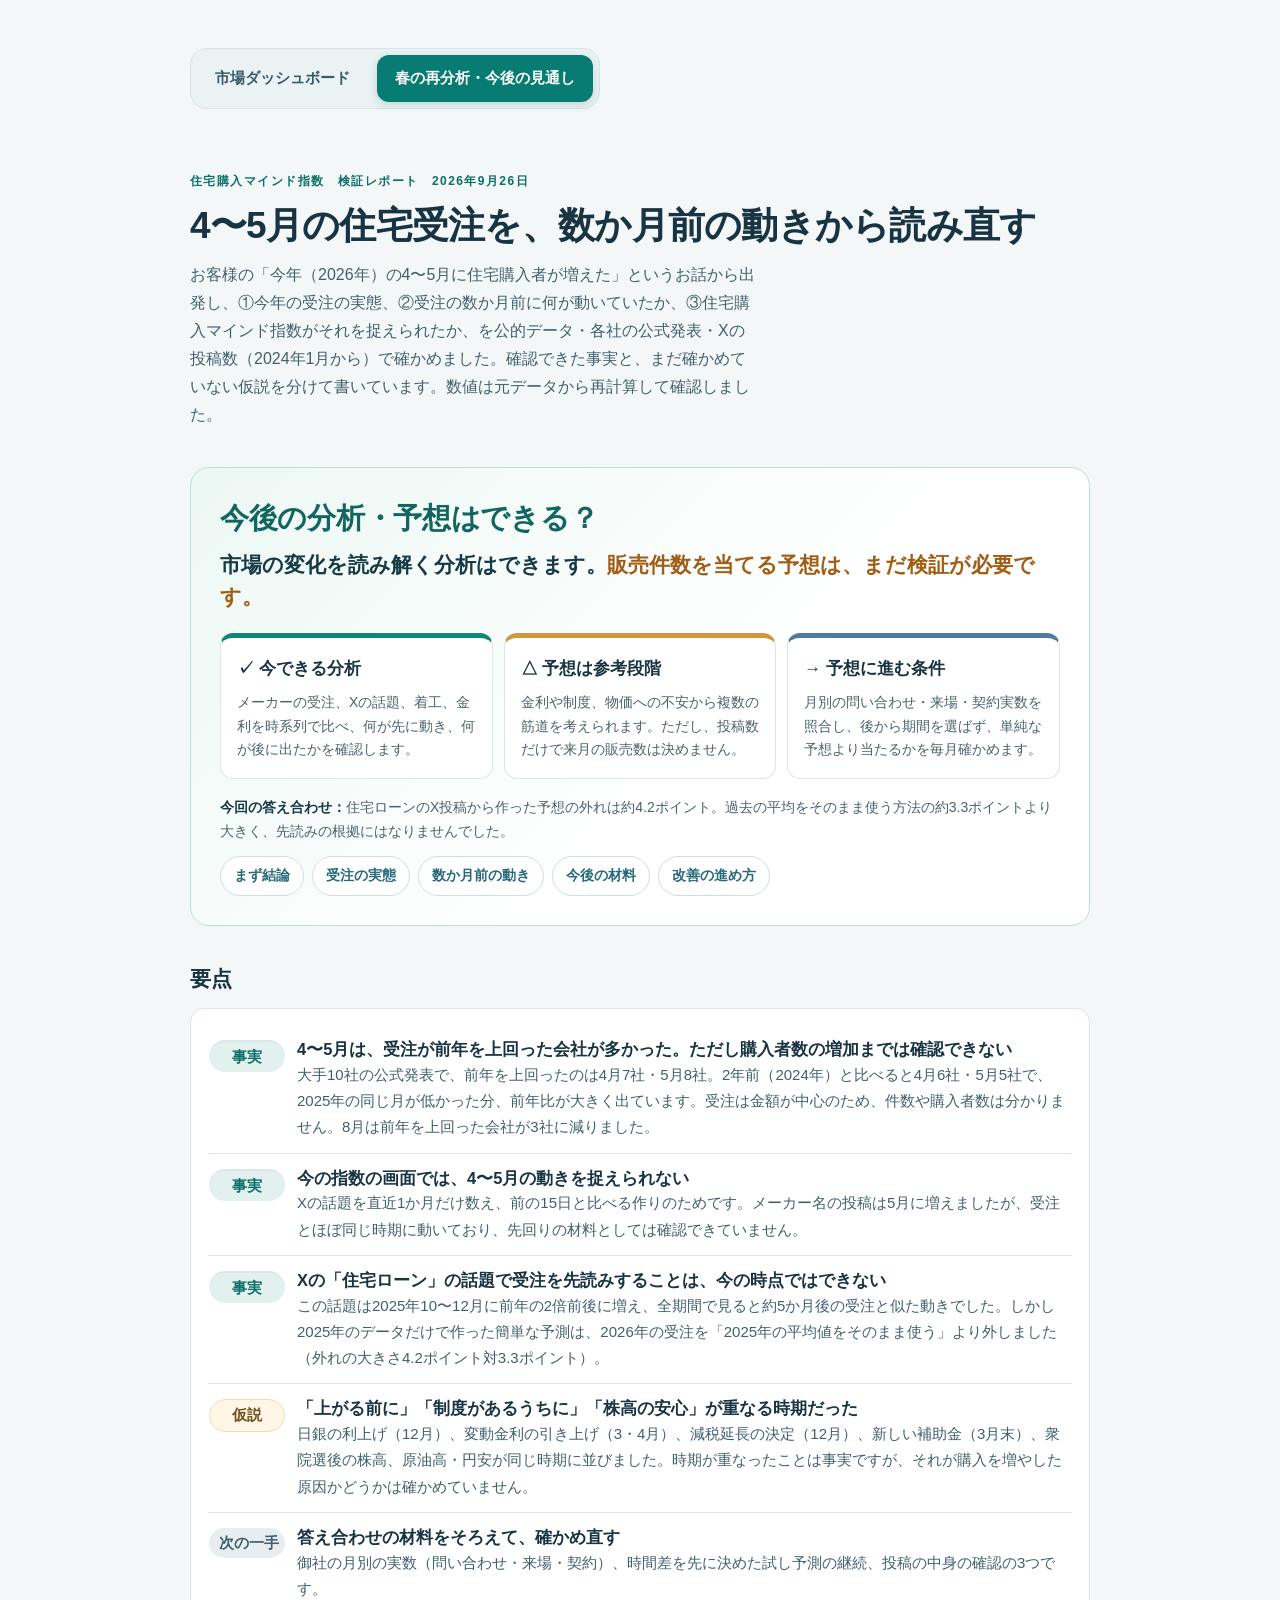
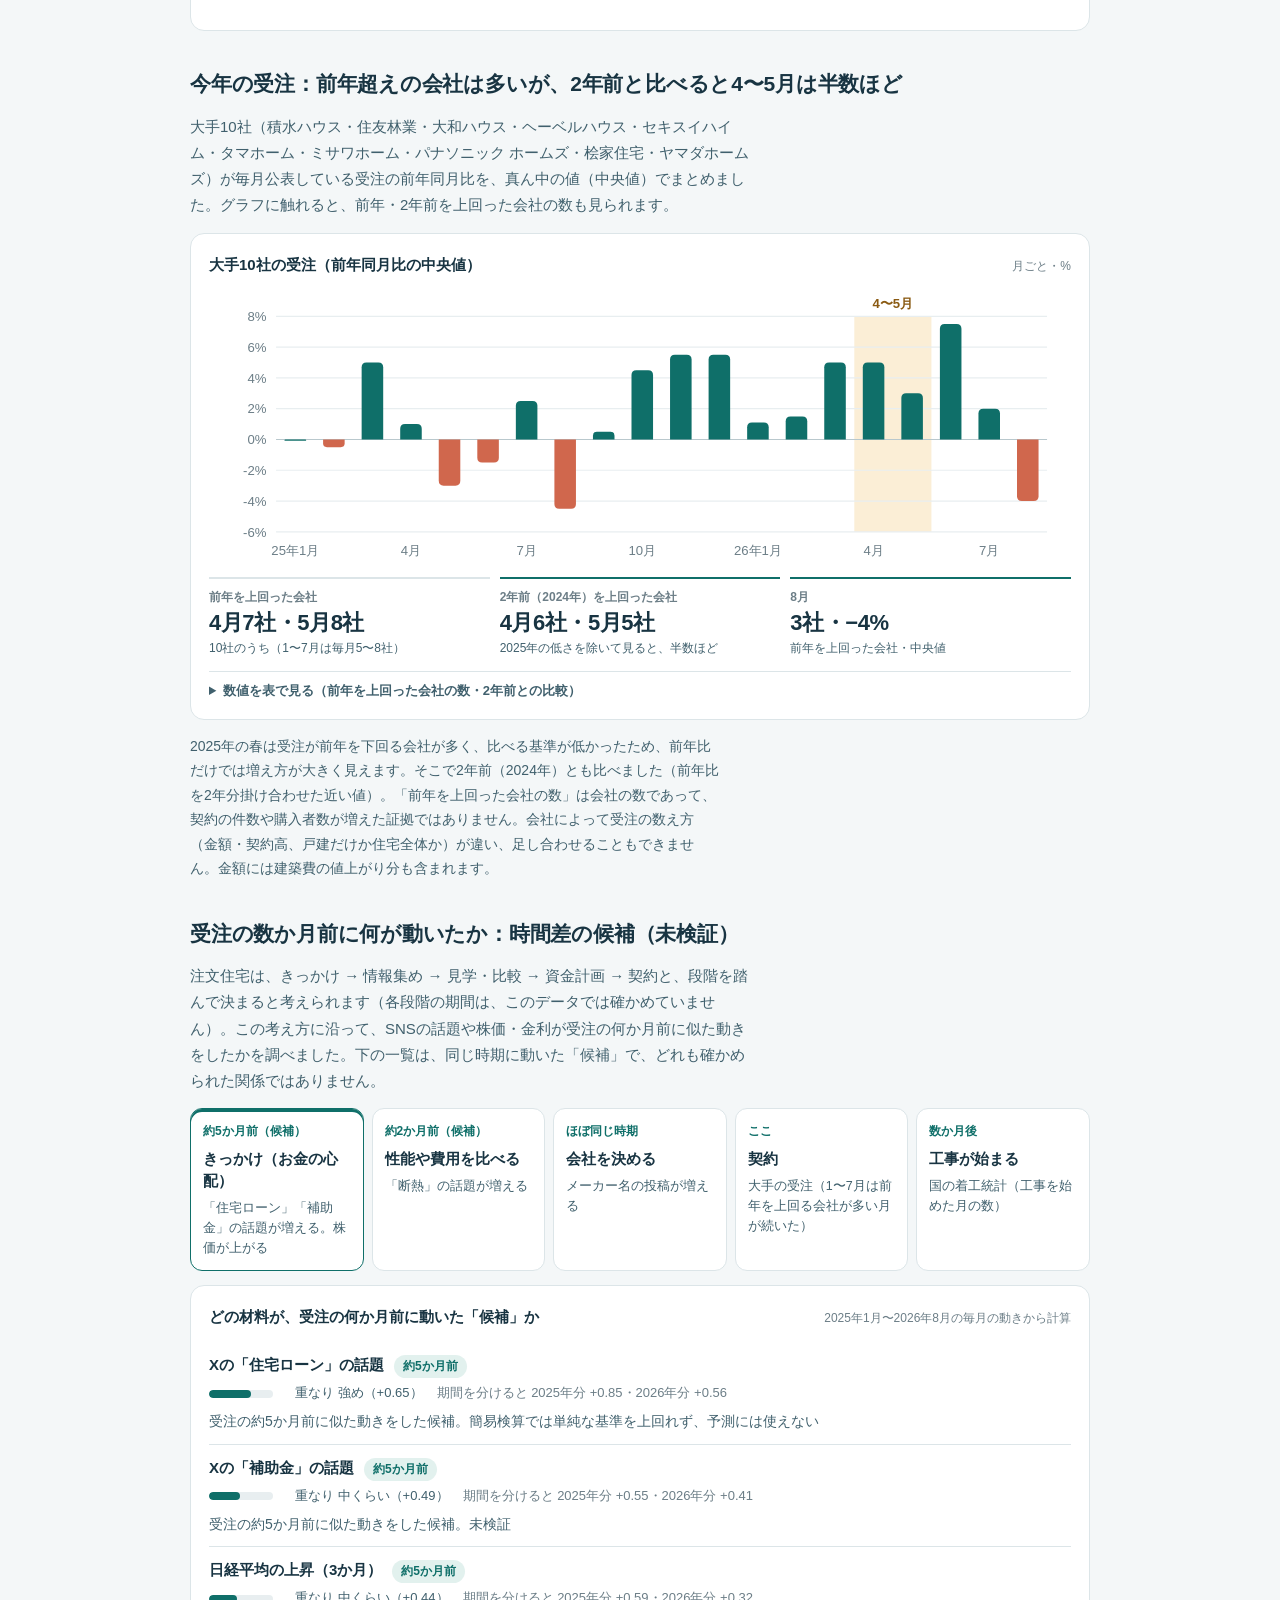
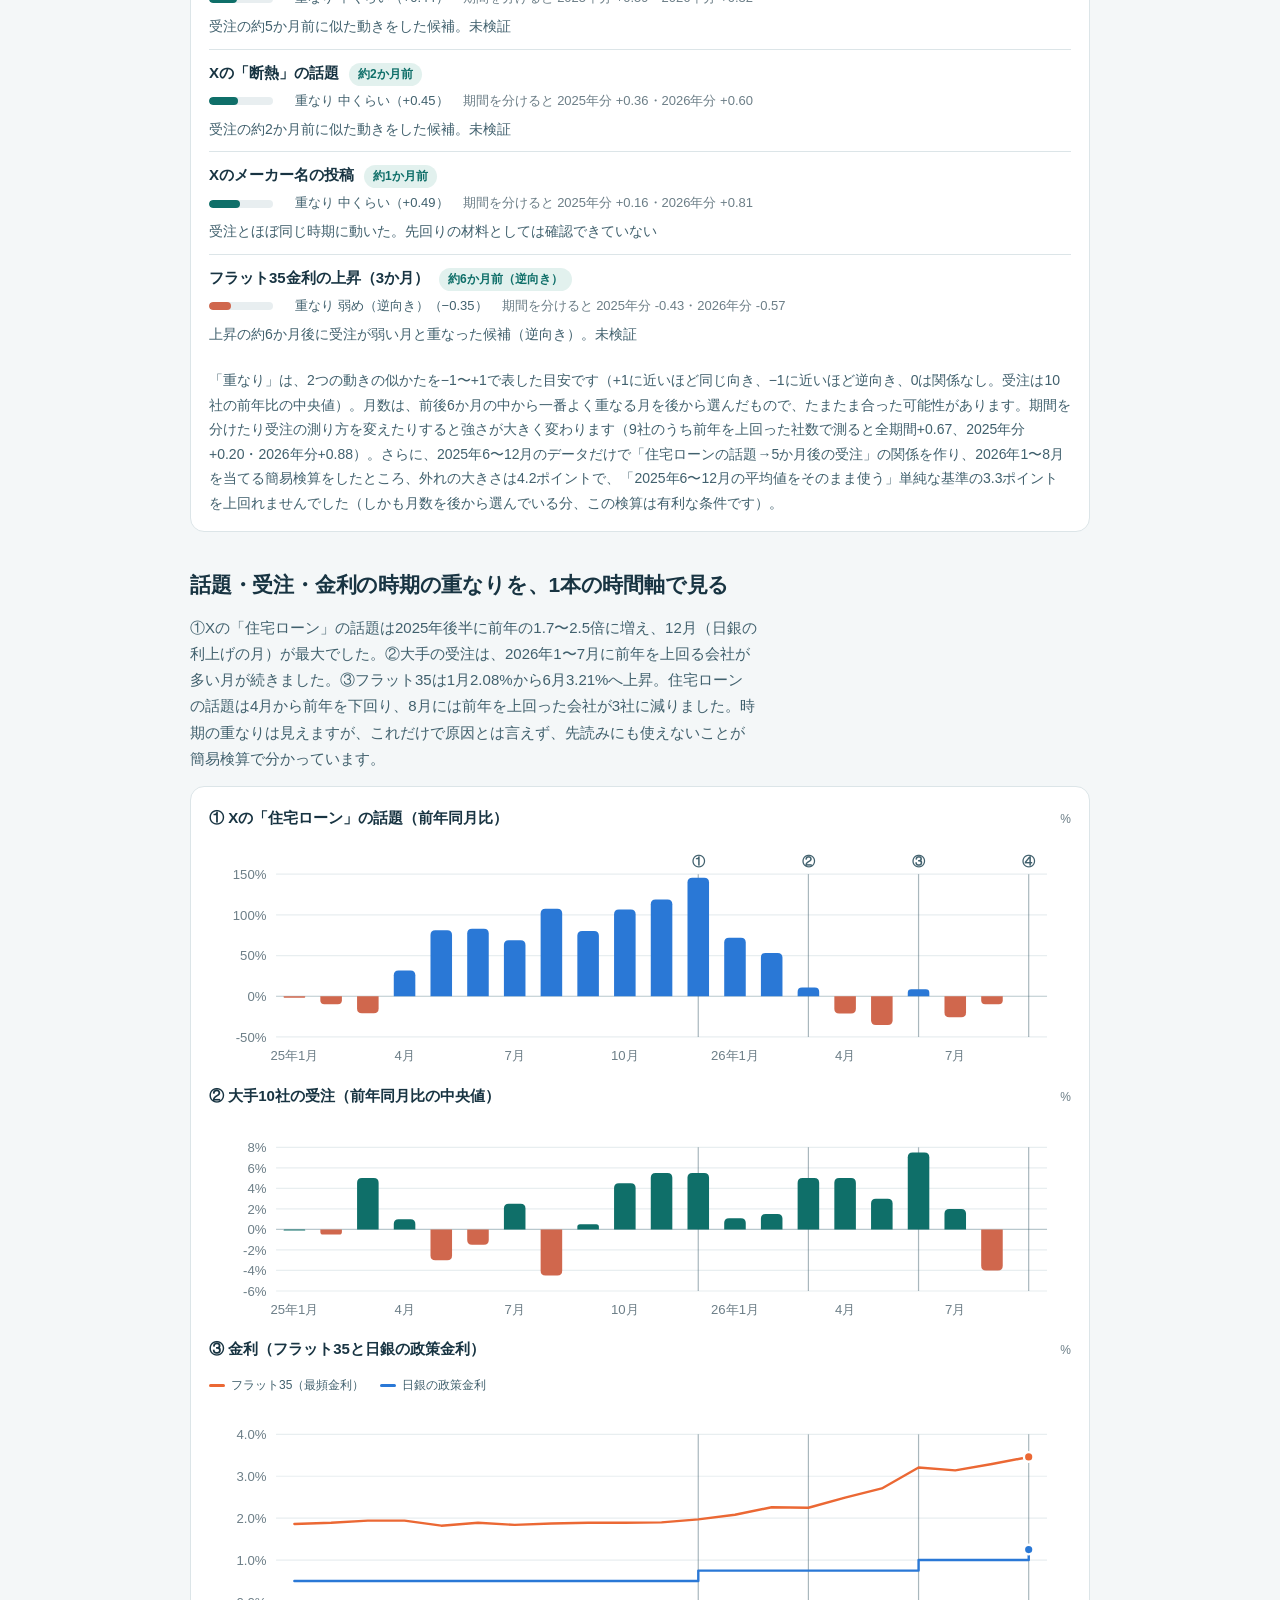
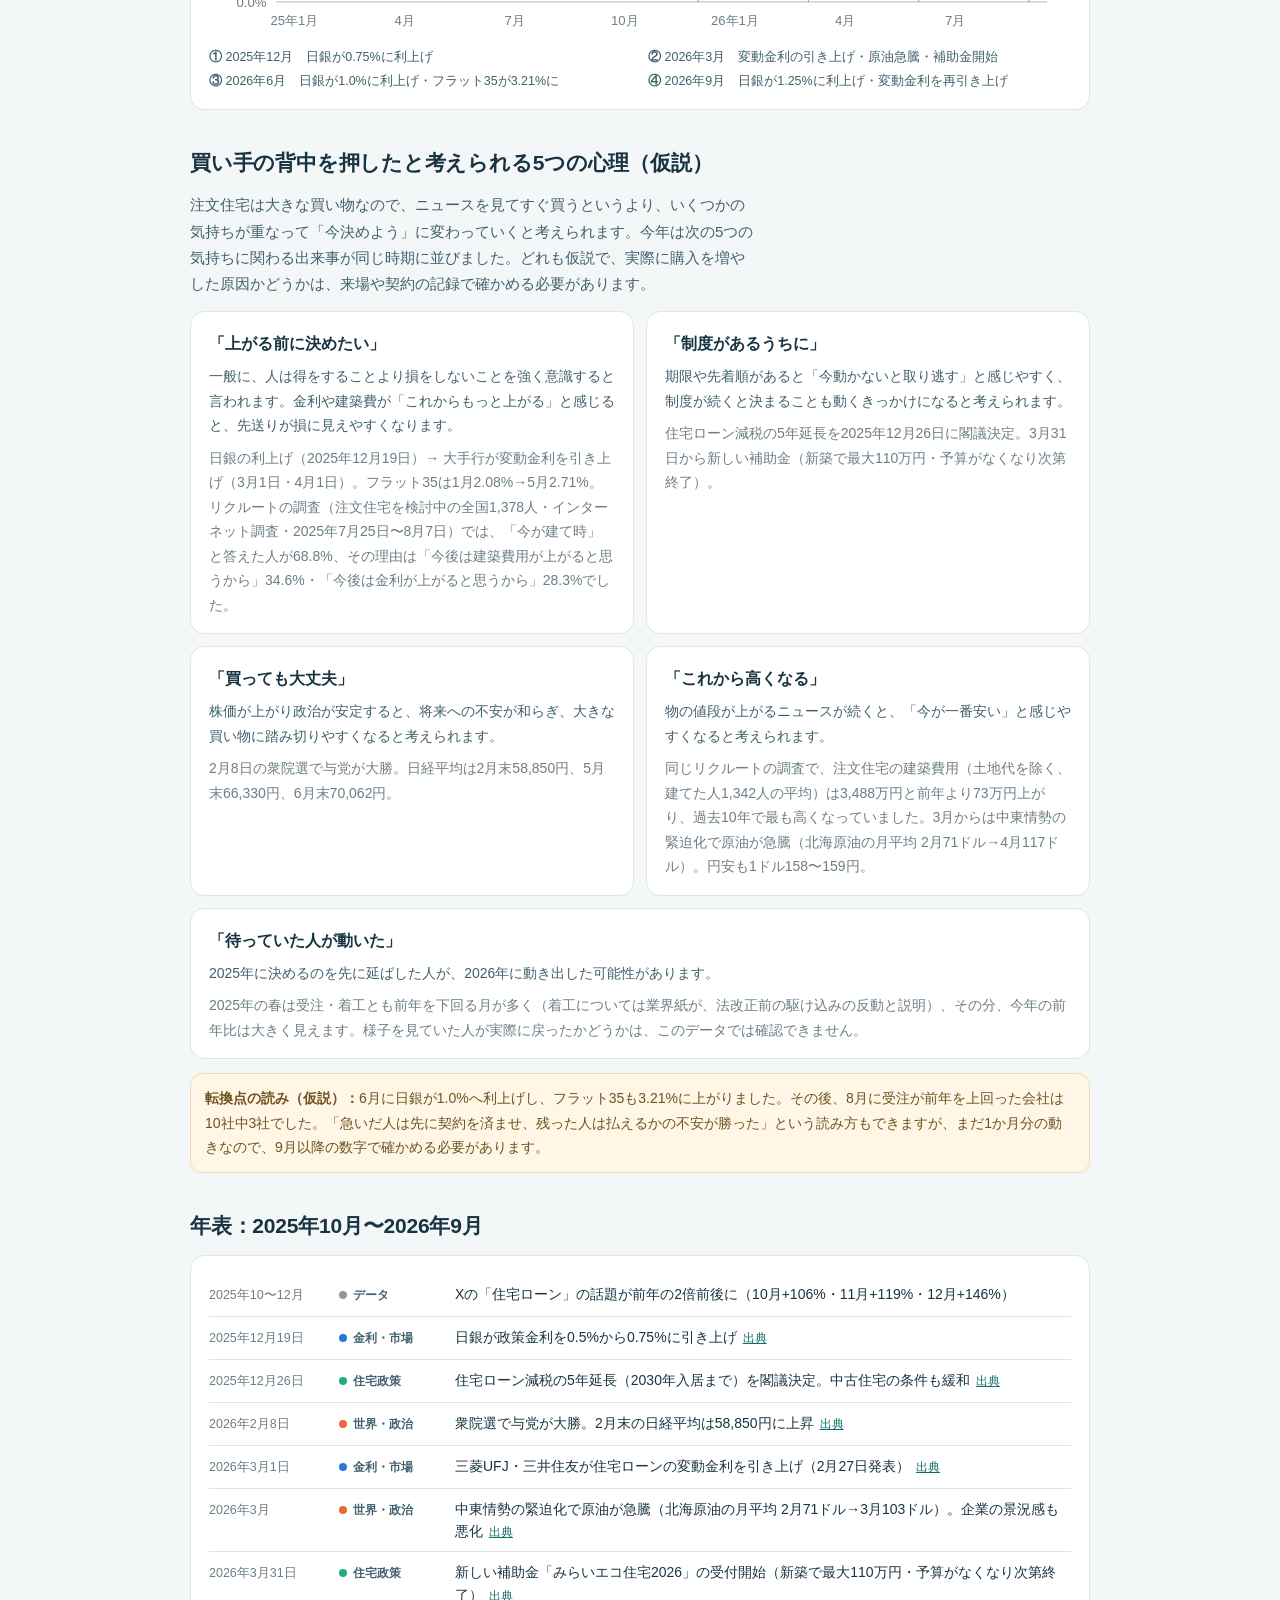
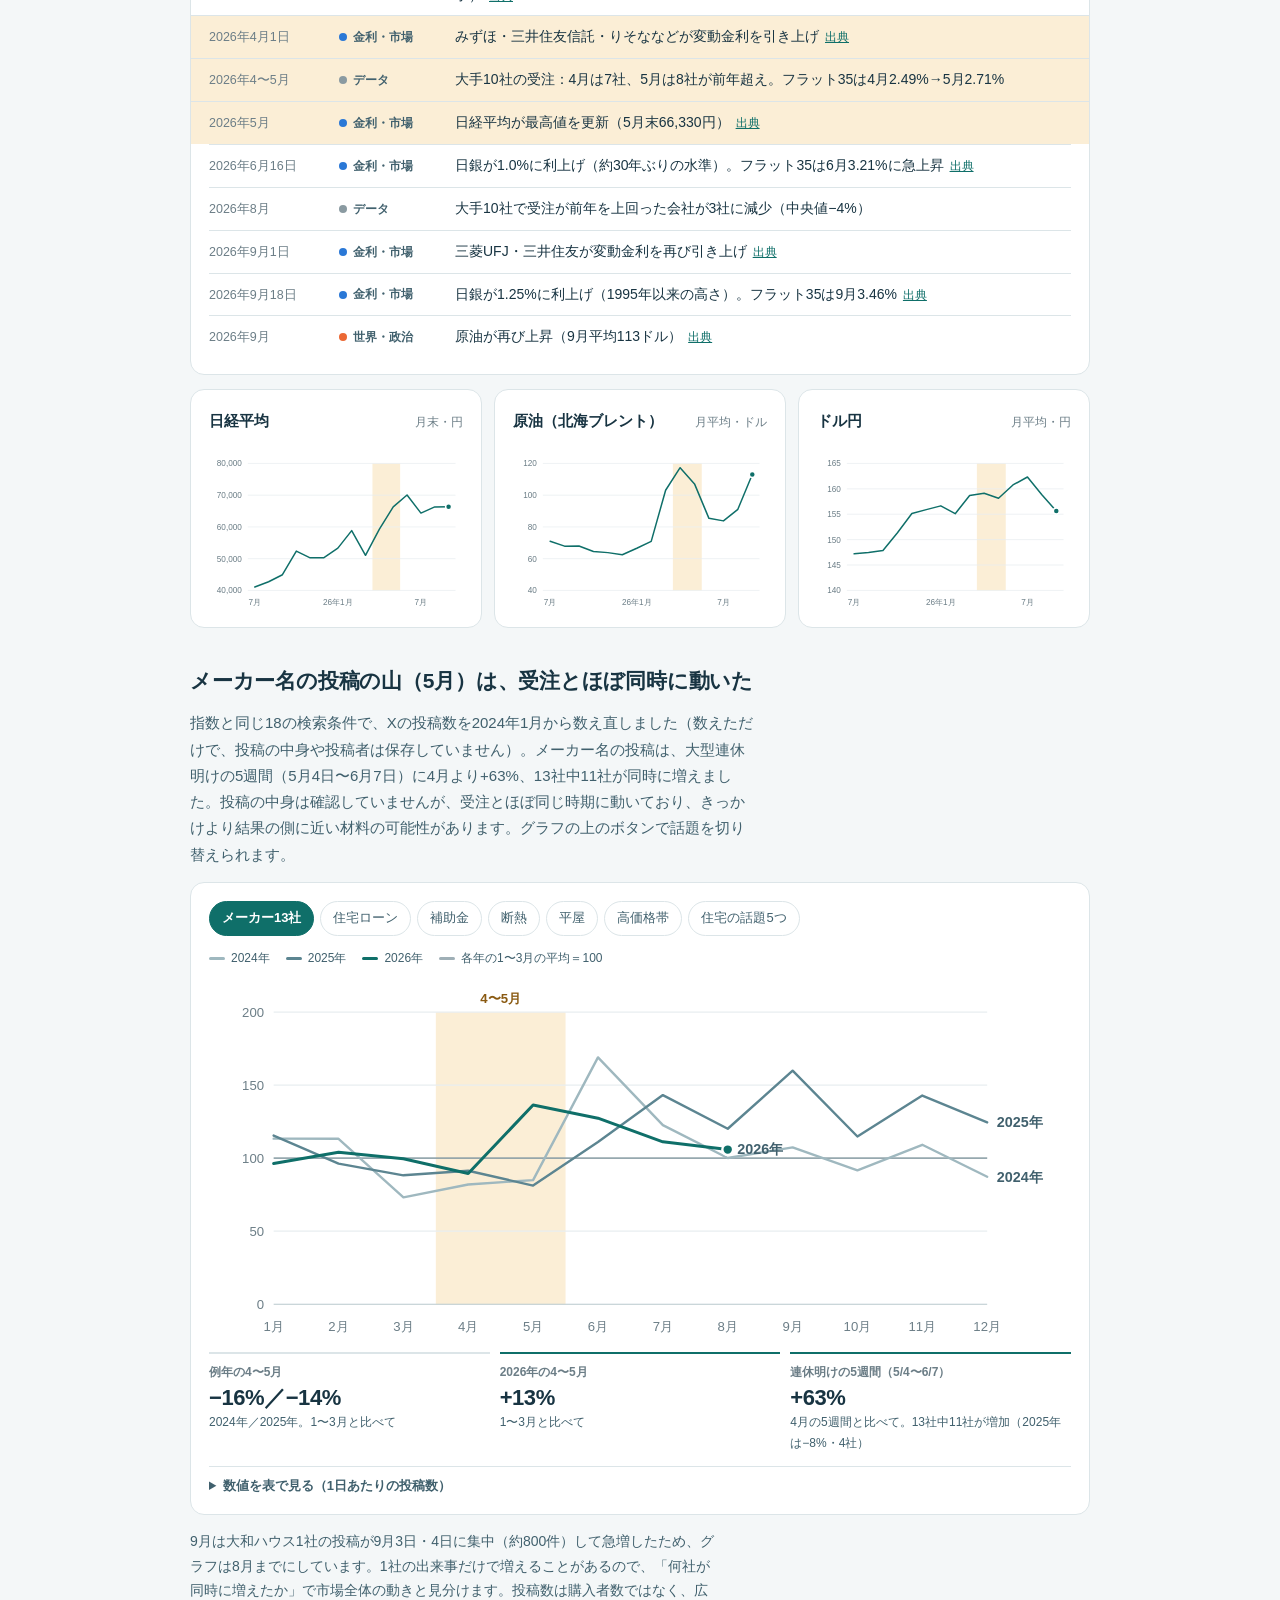
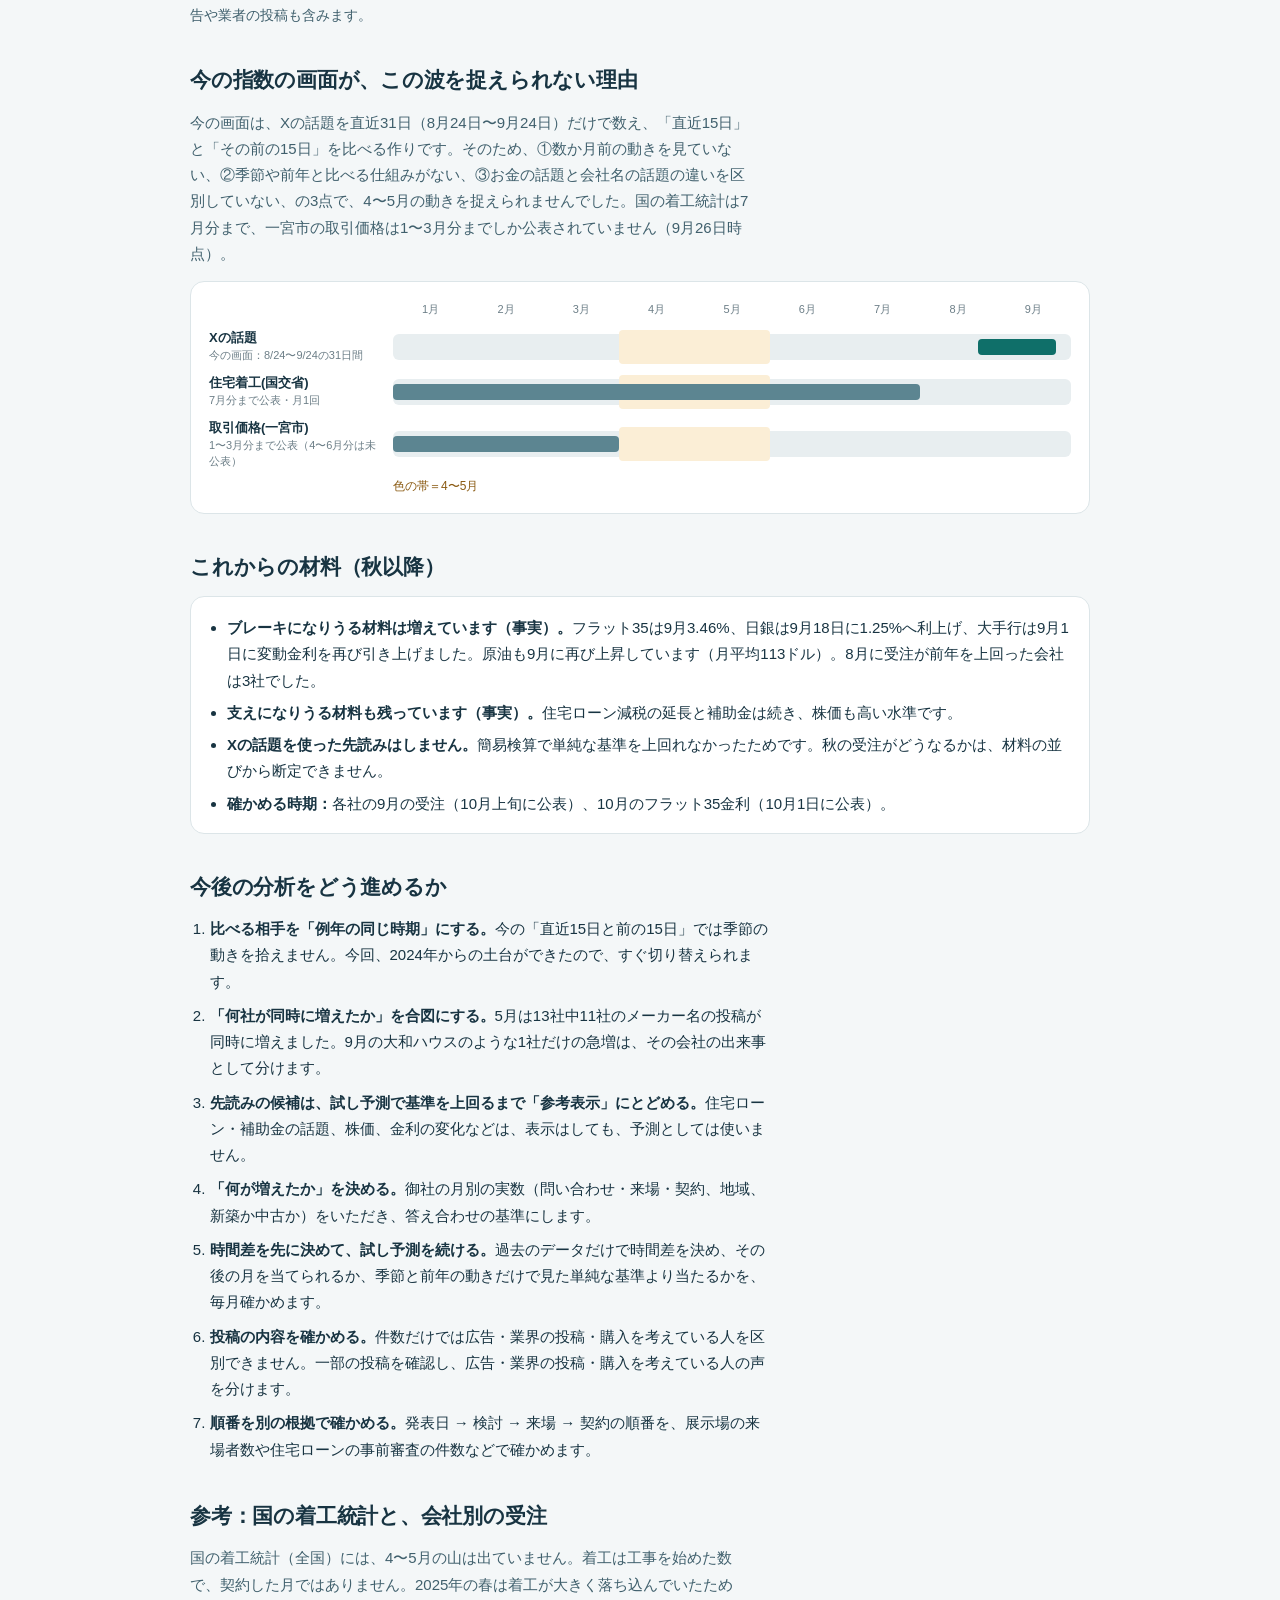
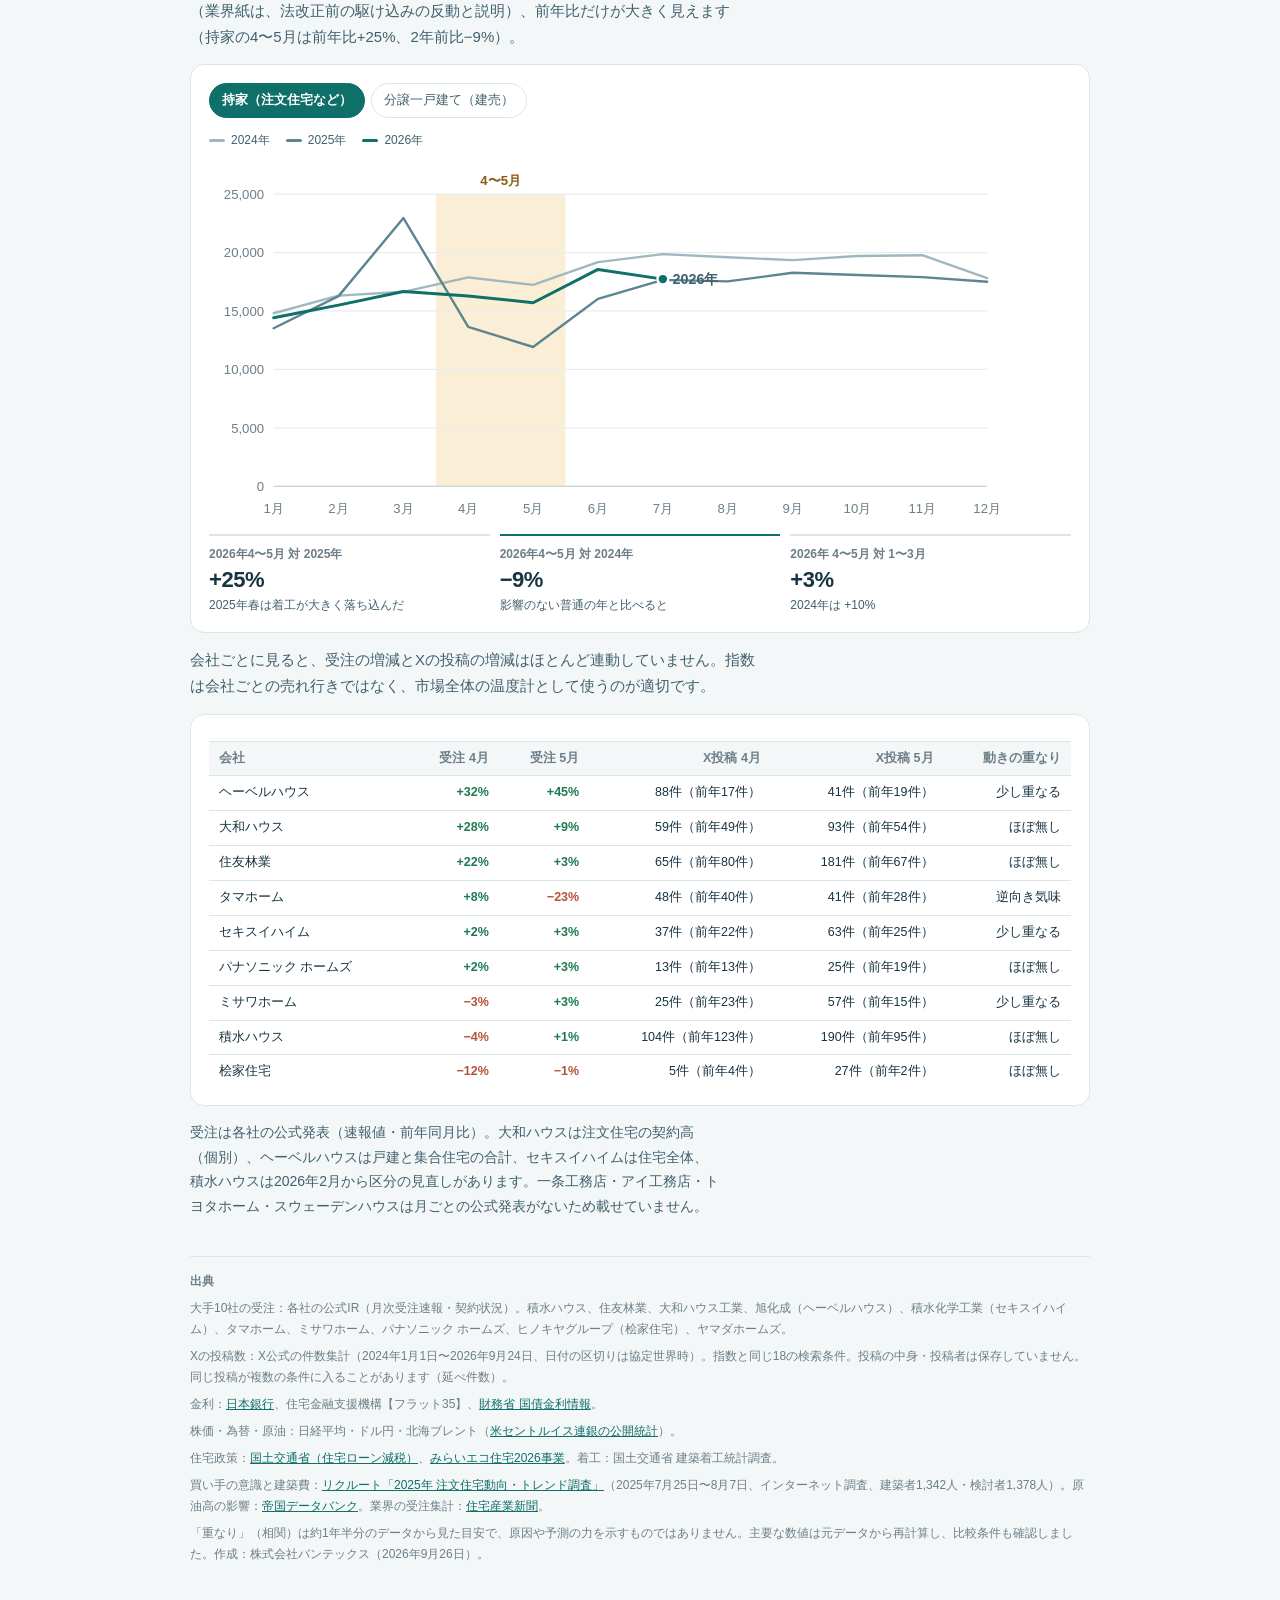
==== analysis.html @ 0abc8cff "Add spring analysis and forecasting limits tab" ====
<!doctype html>
<html lang="ja">
<head>
<meta charset="utf-8">
<meta name="viewport" content="width=device-width,initial-scale=1">
<meta name="robots" content="noindex, nofollow">
<title>春の住宅受注の読み解き</title>
<style>
:root{
  --page:#f4f7f8;--card:#ffffff;--ink:#183442;--ink-2:#40606d;--muted:#6c7e87;--line:#dce5e8;--grid:#e8eef0;--axis:#b9c8cd;
  --accent:#0f6f69;--accent-soft:#e2f1ee;--y2024:#9fb8bf;--y2025:#5c8591;--y2026:#0f6f69;
  --band:#fbeed6;--band-ink:#8a5a12;--warn-bg:#fff6e6;--warn-line:#f0dcb4;--warn-ink:#6f5220;
  --good:#1d7a52;--bad:#b4533a;--neg:#d0674d;--ring:#ffffff;--focus:#63b4b5;--marker:#40606d;
  --s1:#2a78d6;--s2:#eb6834;--s3:#1baf7a;--cat-rate:#2a78d6;--cat-policy:#1baf7a;--cat-world:#eb6834;--cat-data:#8a9aa1;
  color-scheme:light;
}
@media (prefers-color-scheme:dark){:root:not([data-theme="light"]){
  --page:#0e1a20;--card:#15252d;--ink:#e3eef1;--ink-2:#b9ccd2;--muted:#8fa5ad;--line:#26404a;--grid:#1f3640;--axis:#3a5864;
  --accent:#4fc2b6;--accent-soft:#17343a;--y2024:#3f5a61;--y2025:#6f9aa5;--y2026:#4fc2b6;
  --band:rgba(233,182,94,.13);--band-ink:#e8c07a;--warn-bg:#2a2416;--warn-line:#4a3d1f;--warn-ink:#e9cf95;
  --good:#5cc78f;--bad:#e59373;--neg:#e0826b;--ring:#15252d;--focus:#4fc2b6;--marker:#b9ccd2;
  --s1:#3987e5;--s2:#d95926;--s3:#199e70;--cat-rate:#3987e5;--cat-policy:#199e70;--cat-world:#d95926;--cat-data:#7d9099;color-scheme:dark;}}
:root[data-theme="dark"]{
  --page:#0e1a20;--card:#15252d;--ink:#e3eef1;--ink-2:#b9ccd2;--muted:#8fa5ad;--line:#26404a;--grid:#1f3640;--axis:#3a5864;
  --accent:#4fc2b6;--accent-soft:#17343a;--y2024:#3f5a61;--y2025:#6f9aa5;--y2026:#4fc2b6;
  --band:rgba(233,182,94,.13);--band-ink:#e8c07a;--warn-bg:#2a2416;--warn-line:#4a3d1f;--warn-ink:#e9cf95;
  --good:#5cc78f;--bad:#e59373;--neg:#e0826b;--ring:#15252d;--focus:#4fc2b6;--marker:#b9ccd2;
  --s1:#3987e5;--s2:#d95926;--s3:#199e70;--cat-rate:#3987e5;--cat-policy:#199e70;--cat-world:#d95926;--cat-data:#7d9099;color-scheme:dark;}
*{box-sizing:border-box}
body{margin:0;background:var(--page);color:var(--ink);font-family:-apple-system,BlinkMacSystemFont,"Hiragino Kaku Gothic ProN","Hiragino Sans","Noto Sans JP","Yu Gothic",Meiryo,sans-serif;font-size:15px;line-height:1.75;padding-inline:16px;padding-block:28px 56px}
.wrap{max-width:900px;margin:0 auto;display:flex;flex-direction:column;gap:38px}
header{display:flex;flex-direction:column;gap:10px}
.eyebrow{font-size:12px;letter-spacing:.12em;color:var(--accent);font-weight:800}
h1{font-size:clamp(25px,4.4vw,37px);line-height:1.32;letter-spacing:-.02em;margin:0;text-wrap:balance}
.lead{margin:0;color:var(--ink-2);max-width:64ch}
h2{font-size:21px;line-height:1.45;margin:0;text-wrap:balance;letter-spacing:-.01em}
h3{font-size:16px;margin:0}
.sec{display:flex;flex-direction:column;gap:14px}
.sec>p{margin:0;max-width:68ch;color:var(--ink-2)}
.card{background:var(--card);border:1px solid var(--line);border-radius:14px;padding:18px 18px 16px}
.stack{display:flex;flex-direction:column;gap:12px}
.keys{margin:0;padding:6px 0 0;list-style:none;display:flex;flex-direction:column}
.keys li{display:grid;grid-template-columns:76px 1fr;gap:12px;padding:12px 0;border-top:1px solid var(--line);align-items:start}
.keys li:first-child{border-top:0;padding-top:4px}
.keys .n{font-size:12px;font-weight:800;border-radius:99px;padding:2px 10px;text-align:center;margin-top:3px;white-space:nowrap}
.keys .n.fact{background:var(--accent-soft);color:var(--accent)}
.keys .n.hypo{background:var(--warn-bg);color:var(--warn-ink);border:1px solid var(--warn-line)}
.keys .n.next{background:var(--grid);color:var(--ink-2)}
.keys b{display:block;font-size:16.5px;line-height:1.5}
.keys span{color:var(--ink-2);font-size:14px}
.note{font-size:13px;color:var(--ink-2);margin:0}
.chart-head{display:flex;justify-content:space-between;align-items:baseline;gap:10px;flex-wrap:wrap}
.chart-head strong{font-size:15px}
.chart-head span{font-size:12px;color:var(--muted)}
.chart{position:relative}
.chart svg{display:block;width:100%;height:auto;overflow:visible}
.chart .tick{font-size:11px;fill:var(--muted);font-variant-numeric:tabular-nums}
.chart .endlab{font-size:12px;fill:var(--ink-2);font-weight:700}
.chart .bandlab{font-size:11px;fill:var(--band-ink);font-weight:700}
.chart .mk{font-size:11px;fill:var(--marker);font-weight:800}
.legend{display:flex;flex-wrap:wrap;gap:4px 16px;font-size:12px;color:var(--ink-2)}
.legend span{display:inline-flex;align-items:center;gap:6px}
.legend i{display:inline-block;width:16px;height:3px;border-radius:2px}
.legend i.sq{width:10px;height:10px;border-radius:2px}
.tip{position:absolute;pointer-events:none;background:var(--card);border:1px solid var(--line);border-radius:8px;padding:7px 10px;font-size:12px;line-height:1.6;box-shadow:0 4px 14px rgba(0,0,0,.12);white-space:nowrap;font-variant-numeric:tabular-nums;z-index:2}
.tip b{display:block;font-size:12px}
.tip i{display:inline-block;width:10px;height:3px;border-radius:2px;margin-right:6px;vertical-align:middle}
.facts{display:grid;grid-template-columns:repeat(3,minmax(0,1fr));gap:10px}
.fact{border-top:2px solid var(--line);padding-top:8px}
.fact.now{border-top-color:var(--accent)}
.fact .k{font-size:12px;color:var(--muted);font-weight:700}
.fact .v{font-size:22px;font-weight:800;letter-spacing:-.02em;line-height:1.35}
.fact .s{font-size:12px;color:var(--ink-2)}
.controls{display:flex;flex-wrap:wrap;gap:6px}
.controls button{font:inherit;font-size:13px;border:1px solid var(--line);background:var(--card);color:var(--ink-2);border-radius:99px;padding:5px 12px;cursor:pointer}
.controls button[aria-pressed="true"]{background:var(--accent);border-color:var(--accent);color:var(--card);font-weight:700}
.controls button:focus-visible,summary:focus-visible,a:focus-visible{outline:3px solid var(--focus);outline-offset:2px}
details{border-top:1px solid var(--line);padding-top:8px}
summary{cursor:pointer;font-size:13px;font-weight:700;color:var(--ink-2)}
.tscroll{overflow-x:auto;margin-top:8px}
table{border-collapse:collapse;font-size:12.5px;width:100%;font-variant-numeric:tabular-nums}
th,td{padding:6px 10px;border-top:1px solid var(--line);text-align:right;white-space:nowrap}
th:first-child,td:first-child{text-align:left}
th{color:var(--muted);font-weight:700;background:var(--page)}
td.up{color:var(--good);font-weight:700}
td.down{color:var(--bad);font-weight:700}
tr.am td{background:var(--band)}
/* journey */
.journey{display:grid;grid-template-columns:repeat(5,minmax(0,1fr));gap:8px}
.step{border:1px solid var(--line);border-radius:12px;padding:12px;display:flex;flex-direction:column;gap:6px;background:var(--card)}
.step.hit{border-color:var(--accent);box-shadow:inset 0 3px 0 var(--accent)}
.step .when{font-size:12px;font-weight:800;color:var(--accent)}
.step .what{font-size:15px;font-weight:800;line-height:1.45}
.step .sig{font-size:12.5px;color:var(--ink-2);line-height:1.6}
/* lead table meter */
.leadlist{list-style:none;margin:0;padding:0;display:flex;flex-direction:column}
.leadlist li{padding:10px 0;border-top:1px solid var(--line);display:flex;flex-direction:column;gap:4px}
.leadlist li:first-child{border-top:0}
.leadlist .lt{display:flex;flex-wrap:wrap;align-items:baseline;gap:4px 10px}
.leadlist .lt b{font-size:15px}
.leadlist .chip{font-size:12px;font-weight:800;color:var(--accent);background:var(--accent-soft);border-radius:99px;padding:1px 9px}
.leadlist .lm{display:flex;flex-wrap:wrap;align-items:center;gap:4px 14px;font-size:13px;color:var(--ink-2);font-variant-numeric:tabular-nums}
.leadlist .ls{color:var(--muted)}
.leadlist .lr{margin:0;font-size:13.5px;color:var(--ink-2)}
.meter{display:inline-block;width:64px;height:8px;border-radius:4px;background:var(--grid);vertical-align:middle;margin-right:8px;position:relative;overflow:hidden}
.meter i{position:absolute;left:0;top:0;bottom:0;border-radius:4px}
/* psychology */
.psy{display:grid;grid-template-columns:repeat(2,minmax(0,1fr));gap:12px}
.psy .card:last-child:nth-child(odd){grid-column:1/-1}
.psy .card h3{margin-bottom:6px}
.psy .card p{margin:0;font-size:14px;color:var(--ink-2)}
.psy .card .ev{margin-top:8px;font-size:12.5px;color:var(--muted)}
.turn{background:var(--warn-bg);border:1px solid var(--warn-line);color:var(--warn-ink);border-radius:12px;padding:12px 14px;font-size:14px}
/* timeline events */
.events{list-style:none;margin:0;padding:0;display:flex;flex-direction:column}
.events li{display:grid;grid-template-columns:118px 104px 1fr;gap:4px 12px;padding:9px 0;border-top:1px solid var(--line);align-items:baseline}
.events li:first-child{border-top:0}
.events li.am{background:var(--band);margin-inline:-18px;padding-inline:18px}
.events .d{font-size:12.5px;color:var(--muted);font-variant-numeric:tabular-nums;white-space:nowrap}
.events .c{font-size:11.5px;font-weight:700;color:var(--ink-2);display:inline-flex;align-items:center;gap:6px;white-space:nowrap}
.events .c i{width:8px;height:8px;border-radius:50%;display:inline-block}
.events .t{font-size:14px;line-height:1.6}
.events .t a{color:var(--accent);font-size:12px;margin-left:6px;white-space:nowrap}
.mklist{margin:0;padding:0;list-style:none;display:grid;grid-template-columns:repeat(2,minmax(0,1fr));gap:2px 16px;font-size:12.5px;color:var(--ink-2)}
.mklist b{color:var(--marker)}
.duo{display:grid;grid-template-columns:repeat(3,minmax(0,1fr));gap:12px}
/* coverage */
.tl{display:grid;grid-template-columns:minmax(118px,170px) 1fr;gap:10px 14px;align-items:center}
.tl-head{grid-column:2;display:grid;grid-template-columns:repeat(9,1fr);font-size:11px;color:var(--muted);font-variant-numeric:tabular-nums}
.tl-head span{text-align:center}
.tl-label{font-size:13px;font-weight:700;line-height:1.45}
.tl-label small{display:block;font-weight:400;color:var(--muted);font-size:11px}
.tl-track{position:relative;height:26px;border-radius:6px;background:var(--grid)}
.tl-band{position:absolute;top:-4px;bottom:-4px;background:var(--band);border-radius:4px}
.tl-bar{position:absolute;top:5px;height:16px;border-radius:4px;background:var(--accent)}
.tl-bar.thin{background:var(--y2025)}
.tl-note{grid-column:2;font-size:12px;color:var(--band-ink);margin-top:-4px}
.steps{margin:0;padding-left:1.3em;display:flex;flex-direction:column;gap:8px;max-width:70ch}
.steps b{color:var(--ink)}
.outlook ul{margin:0;padding-left:1.2em;display:flex;flex-direction:column;gap:6px}
footer{font-size:12px;color:var(--muted);display:flex;flex-direction:column;gap:6px;border-top:1px solid var(--line);padding-top:14px}
footer a{color:var(--accent)}
footer p{margin:0}
@media (max-width:760px){
  .journey{grid-template-columns:1fr}
  .duo{grid-template-columns:1fr}
  .psy{grid-template-columns:1fr}
}
@media (max-width:640px){
  .facts{grid-template-columns:1fr}
  .card{padding:14px 12px 12px}
  .tl{grid-template-columns:1fr}
  .tl-head,.tl-note{grid-column:1}
  .events li{grid-template-columns:1fr;gap:2px}
  .events li.am{margin-inline:-12px;padding-inline:12px}
  .mklist{grid-template-columns:1fr}
}
@media (prefers-reduced-motion:reduce){*{transition:none!important}}
</style>
<link rel="stylesheet" href="analysis-tabs.css">
</head>
<body>

<div class="wrap">
<nav class="view-tabs" aria-label="画面切り替え">
  <a href="./"><span>市場ダッシュボード</span></a>
  <a href="analysis.html" aria-current="page"><span>春の再分析・今後の見通し</span></a>
</nav>
<header>
  <span class="eyebrow">住宅購入マインド指数　検証レポート　2026年9月26日</span>
  <h1>4〜5月の住宅受注を、数か月前の動きから読み直す</h1>
  <p class="lead">お客様の「今年（2026年）の4〜5月に住宅購入者が増えた」というお話から出発し、①今年の受注の実態、②受注の数か月前に何が動いていたか、③住宅購入マインド指数がそれを捉えられたか、を公的データ・各社の公式発表・Xの投稿数（2024年1月から）で確かめました。確認できた事実と、まだ確かめていない仮説を分けて書いています。数値は元データから再計算して確認しました。</p>
</header>
<section class="forecast-overview" aria-labelledby="forecast-answer">
  <h2 id="forecast-answer">今後の分析・予想はできる？</h2>
  <p class="forecast-verdict">市場の変化を読み解く分析はできます。<span>販売件数を当てる予想は、まだ検証が必要です。</span></p>
  <div class="forecast-grid">
    <article><h3>✓ 今できる分析</h3><p>メーカーの受注、Xの話題、着工、金利を時系列で比べ、何が先に動き、何が後に出たかを確認します。</p></article>
    <article><h3>△ 予想は参考段階</h3><p>金利や制度、物価への不安から複数の筋道を考えられます。ただし、投稿数だけで来月の販売数は決めません。</p></article>
    <article><h3>→ 予想に進む条件</h3><p>月別の問い合わせ・来場・契約実数を照合し、後から期間を選ばず、単純な予想より当たるかを毎月確かめます。</p></article>
  </div>
  <p class="forecast-evidence"><strong>今回の答え合わせ：</strong>住宅ローンのX投稿から作った予想の外れは約4.2ポイント。過去の平均をそのまま使う方法の約3.3ポイントより大きく、先読みの根拠にはなりませんでした。</p>
  <nav class="report-jump" aria-label="再分析の目次">
    <a href="#s-keys">まず結論</a><a href="#s-orders">受注の実態</a><a href="#s-journey">数か月前の動き</a><a href="#s-outlook">今後の材料</a><a href="#s-fix">改善の進め方</a>
  </nav>
</section>


<section class="sec" aria-labelledby="s-keys">
  <h2 id="s-keys">要点</h2>
  <div class="card"><ul class="keys"><li><span class="n fact">事実</span><div><b>4〜5月は、受注が前年を上回った会社が多かった。ただし購入者数の増加までは確認できない</b><span>大手10社の公式発表で、前年を上回ったのは4月7社・5月8社。2年前（2024年）と比べると4月6社・5月5社で、2025年の同じ月が低かった分、前年比が大きく出ています。受注は金額が中心のため、件数や購入者数は分かりません。8月は前年を上回った会社が3社に減りました。</span></div></li><li><span class="n fact">事実</span><div><b>今の指数の画面では、4〜5月の動きを捉えられない</b><span>Xの話題を直近1か月だけ数え、前の15日と比べる作りのためです。メーカー名の投稿は5月に増えましたが、受注とほぼ同じ時期に動いており、先回りの材料としては確認できていません。</span></div></li><li><span class="n fact">事実</span><div><b>Xの「住宅ローン」の話題で受注を先読みすることは、今の時点ではできない</b><span>この話題は2025年10〜12月に前年の2倍前後に増え、全期間で見ると約5か月後の受注と似た動きでした。しかし2025年のデータだけで作った簡単な予測は、2026年の受注を「2025年の平均値をそのまま使う」より外しました（外れの大きさ4.2ポイント対3.3ポイント）。</span></div></li><li><span class="n hypo">仮説</span><div><b>「上がる前に」「制度があるうちに」「株高の安心」が重なる時期だった</b><span>日銀の利上げ（12月）、変動金利の引き上げ（3・4月）、減税延長の決定（12月）、新しい補助金（3月末）、衆院選後の株高、原油高・円安が同じ時期に並びました。時期が重なったことは事実ですが、それが購入を増やした原因かどうかは確かめていません。</span></div></li><li><span class="n next">次の一手</span><div><b>答え合わせの材料をそろえて、確かめ直す</b><span>御社の月別の実数（問い合わせ・来場・契約）、時間差を先に決めた試し予測の継続、投稿の中身の確認の3つです。</span></div></li></ul></div>
</section>

<section class="sec" aria-labelledby="s-orders">
  <h2 id="s-orders">今年の受注：前年超えの会社は多いが、2年前と比べると4〜5月は半数ほど</h2>
  <p>大手10社（積水ハウス・住友林業・大和ハウス・ヘーベルハウス・セキスイハイム・タマホーム・ミサワホーム・パナソニック ホームズ・桧家住宅・ヤマダホームズ）が毎月公表している受注の前年同月比を、真ん中の値（中央値）でまとめました。グラフに触れると、前年・2年前を上回った会社の数も見られます。</p>
  <div class="card stack">
    <div class="chart-head"><strong>大手10社の受注（前年同月比の中央値）</strong><span>月ごと・%</span></div>
    <div class="chart" id="o-chart"></div>
    <div class="facts" id="o-facts"></div>
    <details><summary>数値を表で見る（前年を上回った会社の数・2年前との比較）</summary><div class="tscroll" id="o-table"></div></details>
  </div>
  <p class="note">2025年の春は受注が前年を下回る会社が多く、比べる基準が低かったため、前年比だけでは増え方が大きく見えます。そこで2年前（2024年）とも比べました（前年比を2年分掛け合わせた近い値）。「前年を上回った会社の数」は会社の数であって、契約の件数や購入者数が増えた証拠ではありません。会社によって受注の数え方（金額・契約高、戸建だけか住宅全体か）が違い、足し合わせることもできません。金額には建築費の値上がり分も含まれます。</p>
</section>

<section class="sec" aria-labelledby="s-journey">
  <h2 id="s-journey">受注の数か月前に何が動いたか：時間差の候補（未検証）</h2>
  <p>注文住宅は、きっかけ → 情報集め → 見学・比較 → 資金計画 → 契約と、段階を踏んで決まると考えられます（各段階の期間は、このデータでは確かめていません）。この考え方に沿って、SNSの話題や株価・金利が受注の何か月前に似た動きをしたかを調べました。下の一覧は、同じ時期に動いた「候補」で、どれも確かめられた関係ではありません。</p>
  <div class="journey" id="journey"></div>
  <div class="card stack">
    <div class="chart-head"><strong>どの材料が、受注の何か月前に動いた「候補」か</strong><span>2025年1月〜2026年8月の毎月の動きから計算</span></div>
    <div id="lead-table"></div>
    <p class="note">「重なり」は、2つの動きの似かたを−1〜+1で表した目安です（+1に近いほど同じ向き、−1に近いほど逆向き、0は関係なし。受注は10社の前年比の中央値）。月数は、前後6か月の中から一番よく重なる月を後から選んだもので、たまたま合った可能性があります。期間を分けたり受注の測り方を変えたりすると強さが大きく変わります（9社のうち前年を上回った社数で測ると全期間+0.67、2025年分+0.20・2026年分+0.88）。さらに、2025年6〜12月のデータだけで「住宅ローンの話題→5か月後の受注」の関係を作り、2026年1〜8月を当てる簡易検算をしたところ、外れの大きさは4.2ポイントで、「2025年6〜12月の平均値をそのまま使う」単純な基準の3.3ポイントを上回れませんでした（しかも月数を後から選んでいる分、この検算は有利な条件です）。</p>
  </div>
</section>

<section class="sec" aria-labelledby="s-flow">
  <h2 id="s-flow">話題・受注・金利の時期の重なりを、1本の時間軸で見る</h2>
  <p>①Xの「住宅ローン」の話題は2025年後半に前年の1.7〜2.5倍に増え、12月（日銀の利上げの月）が最大でした。②大手の受注は、2026年1〜7月に前年を上回る会社が多い月が続きました。③フラット35は1月2.08%から6月3.21%へ上昇。住宅ローンの話題は4月から前年を下回り、8月には前年を上回った会社が3社に減りました。時期の重なりは見えますが、これだけで原因とは言えず、先読みにも使えないことが簡易検算で分かっています。</p>
  <div class="card stack">
    <div class="chart-head"><strong>① Xの「住宅ローン」の話題（前年同月比）</strong><span>%</span></div>
    <div class="chart" id="f1"></div>
    <div class="chart-head"><strong>② 大手10社の受注（前年同月比の中央値）</strong><span>%</span></div>
    <div class="chart" id="f2"></div>
    <div class="chart-head"><strong>③ 金利（フラット35と日銀の政策金利）</strong><span>%</span></div>
    <div class="legend" id="f3-legend"></div>
    <div class="chart" id="f3"></div>
    <ul class="mklist" id="mklist"></ul>
  </div>
</section>

<section class="sec" aria-labelledby="s-psy">
  <h2 id="s-psy">買い手の背中を押したと考えられる5つの心理（仮説）</h2>
  <p>注文住宅は大きな買い物なので、ニュースを見てすぐ買うというより、いくつかの気持ちが重なって「今決めよう」に変わっていくと考えられます。今年は次の5つの気持ちに関わる出来事が同じ時期に並びました。どれも仮説で、実際に購入を増やした原因かどうかは、来場や契約の記録で確かめる必要があります。</p>
  <div class="psy"><div class="card"><h3>「上がる前に決めたい」</h3><p>一般に、人は得をすることより損をしないことを強く意識すると言われます。金利や建築費が「これからもっと上がる」と感じると、先送りが損に見えやすくなります。</p><p class="ev">日銀の利上げ（2025年12月19日）→ 大手行が変動金利を引き上げ（3月1日・4月1日）。フラット35は1月2.08%→5月2.71%。リクルートの調査（注文住宅を検討中の全国1,378人・インターネット調査・2025年7月25日〜8月7日）では、「今が建て時」と答えた人が68.8%、その理由は「今後は建築費用が上がると思うから」34.6%・「今後は金利が上がると思うから」28.3%でした。</p></div><div class="card"><h3>「制度があるうちに」</h3><p>期限や先着順があると「今動かないと取り逃す」と感じやすく、制度が続くと決まることも動くきっかけになると考えられます。</p><p class="ev">住宅ローン減税の5年延長を2025年12月26日に閣議決定。3月31日から新しい補助金（新築で最大110万円・予算がなくなり次第終了）。</p></div><div class="card"><h3>「買っても大丈夫」</h3><p>株価が上がり政治が安定すると、将来への不安が和らぎ、大きな買い物に踏み切りやすくなると考えられます。</p><p class="ev">2月8日の衆院選で与党が大勝。日経平均は2月末58,850円、5月末66,330円、6月末70,062円。</p></div><div class="card"><h3>「これから高くなる」</h3><p>物の値段が上がるニュースが続くと、「今が一番安い」と感じやすくなると考えられます。</p><p class="ev">同じリクルートの調査で、注文住宅の建築費用（土地代を除く、建てた人1,342人の平均）は3,488万円と前年より73万円上がり、過去10年で最も高くなっていました。3月からは中東情勢の緊迫化で原油が急騰（北海原油の月平均 2月71ドル→4月117ドル）。円安も1ドル158〜159円。</p></div><div class="card"><h3>「待っていた人が動いた」</h3><p>2025年に決めるのを先に延ばした人が、2026年に動き出した可能性があります。</p><p class="ev">2025年の春は受注・着工とも前年を下回る月が多く（着工については業界紙が、法改正前の駆け込みの反動と説明）、その分、今年の前年比は大きく見えます。様子を見ていた人が実際に戻ったかどうかは、このデータでは確認できません。</p></div></div>
  <div class="turn"><b>転換点の読み（仮説）：</b>6月に日銀が1.0%へ利上げし、フラット35も3.21%に上がりました。その後、8月に受注が前年を上回った会社は10社中3社でした。「急いだ人は先に契約を済ませ、残った人は払えるかの不安が勝った」という読み方もできますが、まだ1か月分の動きなので、9月以降の数字で確かめる必要があります。</div>
</section>

<section class="sec" aria-labelledby="s-events">
  <h2 id="s-events">年表：2025年10月〜2026年9月</h2>
  <div class="card"><ol class="events" id="events"></ol></div>
  <div class="duo">
    <div class="card stack"><div class="chart-head"><strong>日経平均</strong><span>月末・円</span></div><div class="chart" id="n-chart"></div></div>
    <div class="card stack"><div class="chart-head"><strong>原油（北海ブレント）</strong><span>月平均・ドル</span></div><div class="chart" id="b-chart"></div></div>
    <div class="card stack"><div class="chart-head"><strong>ドル円</strong><span>月平均・円</span></div><div class="chart" id="u-chart"></div></div>
  </div>
</section>

<section class="sec" aria-labelledby="s-x">
  <h2 id="s-x">メーカー名の投稿の山（5月）は、受注とほぼ同時に動いた</h2>
  <p>指数と同じ18の検索条件で、Xの投稿数を2024年1月から数え直しました（数えただけで、投稿の中身や投稿者は保存していません）。メーカー名の投稿は、大型連休明けの5週間（5月4日〜6月7日）に4月より+63%、13社中11社が同時に増えました。投稿の中身は確認していませんが、受注とほぼ同じ時期に動いており、きっかけより結果の側に近い材料の可能性があります。グラフの上のボタンで話題を切り替えられます。</p>
  <div class="card stack">
    <div class="controls" id="x-controls" role="group" aria-label="表示する話題"></div>
    <div class="legend" id="x-legend"></div>
    <div class="chart" id="x-chart"></div>
    <div class="facts" id="x-facts"></div>
    <details><summary>数値を表で見る（1日あたりの投稿数）</summary><div class="tscroll" id="x-table"></div></details>
  </div>
  <p class="note">9月は大和ハウス1社の投稿が9月3日・4日に集中（約800件）して急増したため、グラフは8月までにしています。1社の出来事だけで増えることがあるので、「何社が同時に増えたか」で市場全体の動きと見分けます。投稿数は購入者数ではなく、広告や業者の投稿も含みます。</p>
</section>

<section class="sec" aria-labelledby="s-cover">
  <h2 id="s-cover">今の指数の画面が、この波を捉えられない理由</h2>
  <p>今の画面は、Xの話題を直近31日（8月24日〜9月24日）だけで数え、「直近15日」と「その前の15日」を比べる作りです。そのため、①数か月前の動きを見ていない、②季節や前年と比べる仕組みがない、③お金の話題と会社名の話題の違いを区別していない、の3点で、4〜5月の動きを捉えられませんでした。国の着工統計は7月分まで、一宮市の取引価格は1〜3月分までしか公表されていません（9月26日時点）。</p>
  <div class="card"><div class="tl" id="timeline"></div></div>
</section>

<section class="sec" aria-labelledby="s-outlook">
  <h2 id="s-outlook">これからの材料（秋以降）</h2>
  <div class="card outlook"><ul><li><b>ブレーキになりうる材料は増えています（事実）。</b>フラット35は9月3.46%、日銀は9月18日に1.25%へ利上げ、大手行は9月1日に変動金利を再び引き上げました。原油も9月に再び上昇しています（月平均113ドル）。8月に受注が前年を上回った会社は3社でした。</li><li><b>支えになりうる材料も残っています（事実）。</b>住宅ローン減税の延長と補助金は続き、株価も高い水準です。</li><li><b>Xの話題を使った先読みはしません。</b>簡易検算で単純な基準を上回れなかったためです。秋の受注がどうなるかは、材料の並びから断定できません。</li><li><b>確かめる時期：</b>各社の9月の受注（10月上旬に公表）、10月のフラット35金利（10月1日に公表）。</li></ul></div>
</section>

<section class="sec" aria-labelledby="s-fix">
  <h2 id="s-fix">今後の分析をどう進めるか</h2>
  <ol class="steps"><li><b>比べる相手を「例年の同じ時期」にする。</b>今の「直近15日と前の15日」では季節の動きを拾えません。今回、2024年からの土台ができたので、すぐ切り替えられます。</li><li><b>「何社が同時に増えたか」を合図にする。</b>5月は13社中11社のメーカー名の投稿が同時に増えました。9月の大和ハウスのような1社だけの急増は、その会社の出来事として分けます。</li><li><b>先読みの候補は、試し予測で基準を上回るまで「参考表示」にとどめる。</b>住宅ローン・補助金の話題、株価、金利の変化などは、表示はしても、予測としては使いません。</li><li><b>「何が増えたか」を決める。</b>御社の月別の実数（問い合わせ・来場・契約、地域、新築か中古か）をいただき、答え合わせの基準にします。</li><li><b>時間差を先に決めて、試し予測を続ける。</b>過去のデータだけで時間差を決め、その後の月を当てられるか、季節と前年の動きだけで見た単純な基準より当たるかを、毎月確かめます。</li><li><b>投稿の内容を確かめる。</b>件数だけでは広告・業界の投稿・購入を考えている人を区別できません。一部の投稿を確認し、広告・業界の投稿・購入を考えている人の声を分けます。</li><li><b>順番を別の根拠で確かめる。</b>発表日 → 検討 → 来場 → 契約の順番を、展示場の来場者数や住宅ローンの事前審査の件数などで確かめます。</li></ol>
</section>

<section class="sec" aria-labelledby="s-appx">
  <h2 id="s-appx">参考：国の着工統計と、会社別の受注</h2>
  <p>国の着工統計（全国）には、4〜5月の山は出ていません。着工は工事を始めた数で、契約した月ではありません。2025年の春は着工が大きく落ち込んでいたため（業界紙は、法改正前の駆け込みの反動と説明）、前年比だけが大きく見えます（持家の4〜5月は前年比+25%、2年前比−9%）。</p>
  <div class="card stack">
    <div class="controls" id="s-controls" role="group" aria-label="表示する種類"></div>
    <div class="legend" id="s-legend"></div>
    <div class="chart" id="s-chart"></div>
    <div class="facts" id="s-facts"></div>
  </div>
  <p>会社ごとに見ると、受注の増減とXの投稿の増減はほとんど連動していません。指数は会社ごとの売れ行きではなく、市場全体の温度計として使うのが適切です。</p>
  <div class="card"><div class="tscroll" id="m-table"></div></div>
  <p class="note">受注は各社の公式発表（速報値・前年同月比）。大和ハウスは注文住宅の契約高（個別）、ヘーベルハウスは戸建と集合住宅の合計、セキスイハイムは住宅全体、積水ハウスは2026年2月から区分の見直しがあります。一条工務店・アイ工務店・トヨタホーム・スウェーデンハウスは月ごとの公式発表がないため載せていません。</p>
</section>

<footer><p><b>出典</b></p><p>大手10社の受注：各社の公式IR（月次受注速報・契約状況）。積水ハウス、住友林業、大和ハウス工業、旭化成（ヘーベルハウス）、積水化学工業（セキスイハイム）、タマホーム、ミサワホーム、パナソニック ホームズ、ヒノキヤグループ（桧家住宅）、ヤマダホームズ。</p><p>Xの投稿数：X公式の件数集計（2024年1月1日〜2026年9月24日、日付の区切りは協定世界時）。指数と同じ18の検索条件。投稿の中身・投稿者は保存していません。同じ投稿が複数の条件に入ることがあります（延べ件数）。</p><p>金利：<a href="https://www.boj.or.jp/mopo/mpmdeci/index.htm" target="_blank" rel="noopener">日本銀行</a>、住宅金融支援機構【フラット35】、<a href="https://www.mof.go.jp/jgbs/reference/interest_rate/index.htm" target="_blank" rel="noopener">財務省 国債金利情報</a>。</p><p>株価・為替・原油：日経平均・ドル円・北海ブレント（<a href="https://fred.stlouisfed.org/" target="_blank" rel="noopener">米セントルイス連銀の公開統計</a>）。</p><p>住宅政策：<a href="https://www.mlit.go.jp/report/press/house02_hh_000241.html" target="_blank" rel="noopener">国土交通省（住宅ローン減税）</a>、<a href="https://mirai-eco2026.mlit.go.jp/" target="_blank" rel="noopener">みらいエコ住宅2026事業</a>。着工：国土交通省 建築着工統計調査。</p><p>買い手の意識と建築費：<a href="https://suumo-research.com/work/resident-insights/resident-insights-1799/" target="_blank" rel="noopener">リクルート「2025年 注文住宅動向・トレンド調査」</a>（2025年7月25日〜8月7日、インターネット調査、建築者1,342人・検討者1,378人）。原油高の影響：<a href="https://www.tdb.co.jp/report/economic/20260406-tdbreview-no45/" target="_blank" rel="noopener">帝国データバンク</a>。業界の受注集計：<a href="https://www.housenews.jp/house/36137" target="_blank" rel="noopener">住宅産業新聞</a>。</p><p>「重なり」（相関）は約1年半分のデータから見た目安で、原因や予測の力を示すものではありません。主要な数値は元データから再計算し、比較条件も確認しました。作成：株式会社バンテックス（2026年9月26日）。</p></footer>
</div>

<script type="application/json" id="data">{"orders_monthly":{"2025-01":{"median_yoy":0.0,"up":4,"total":10,"median_vs_2y":0.1},"2025-02":{"median_yoy":-0.5,"up":4,"total":10,"median_vs_2y":2.0},"2025-03":{"median_yoy":5.0,"up":6,"total":10,"median_vs_2y":7.1},"2025-04":{"median_yoy":1.0,"up":5,"total":10,"median_vs_2y":-1.7},"2025-05":{"median_yoy":-3.0,"up":3,"total":10,"median_vs_2y":1.9},"2025-06":{"median_yoy":-1.5,"up":4,"total":10,"median_vs_2y":-2.0},"2025-07":{"median_yoy":2.5,"up":7,"total":10,"median_vs_2y":5.5},"2025-08":{"median_yoy":-4.5,"up":4,"total":10,"median_vs_2y":6.6},"2025-09":{"median_yoy":0.5,"up":5,"total":10,"median_vs_2y":7.8},"2025-10":{"median_yoy":4.5,"up":5,"total":10,"median_vs_2y":9.4},"2025-11":{"median_yoy":5.5,"up":6,"total":10,"median_vs_2y":8.3},"2025-12":{"median_yoy":5.5,"up":6,"total":10,"median_vs_2y":4.3},"2026-01":{"median_yoy":1.1,"up":7,"total":10,"median_vs_2y":14.0},"2026-02":{"median_yoy":1.5,"up":6,"total":10,"median_vs_2y":0.5},"2026-03":{"median_yoy":5.0,"up":6,"total":10,"median_vs_2y":8.3},"2026-04":{"median_yoy":5.0,"up":7,"total":10,"median_vs_2y":7.0},"2026-05":{"median_yoy":3.0,"up":8,"total":10,"median_vs_2y":0.5},"2026-06":{"median_yoy":7.5,"up":7,"total":10,"median_vs_2y":7.0},"2026-07":{"median_yoy":2.0,"up":5,"total":10,"median_vs_2y":7.4},"2026-08":{"median_yoy":-4.0,"up":3,"total":10,"median_vs_2y":-5.2}},"two_year_up":{"2025-01":5,"2025-02":5,"2025-03":7,"2025-04":4,"2025-05":7,"2025-06":5,"2025-07":6,"2025-08":7,"2025-09":8,"2025-10":7,"2025-11":7,"2025-12":6,"2026-01":7,"2026-02":5,"2026-03":7,"2026-04":6,"2026-05":5,"2026-06":8,"2026-07":7,"2026-08":3},"orders_facts":[{"k":"前年を上回った会社","v":"4月7社・5月8社","s":"10社のうち（1〜7月は毎月5〜8社）"},{"k":"2年前（2024年）を上回った会社","v":"4月6社・5月5社","s":"2025年の低さを除いて見ると、半数ほど","now":true},{"k":"8月","v":"3社・−4%","s":"前年を上回った会社・中央値","now":true}],"journey":[{"when":"約5か月前（候補）","what":"きっかけ（お金の心配）","sig":"「住宅ローン」「補助金」の話題が増える。株価が上がる","hit":true},{"when":"約2か月前（候補）","what":"性能や費用を比べる","sig":"「断熱」の話題が増える"},{"when":"ほぼ同じ時期","what":"会社を決める","sig":"メーカー名の投稿が増える"},{"when":"ここ","what":"契約","sig":"大手の受注（1〜7月は前年を上回る会社が多い月が続いた）"},{"when":"数か月後","what":"工事が始まる","sig":"国の着工統計（工事を始めた月の数）"}],"lead_rows":[{"label":"Xの「住宅ローン」の話題","k":5,"r":0.65,"read":"受注の約5か月前に似た動きをした候補。簡易検算では単純な基準を上回れず、予測には使えない","when":"約5か月前","word":"強め","split":"2025年分 +0.85・2026年分 +0.56"},{"label":"Xの「補助金」の話題","k":5,"r":0.49,"read":"受注の約5か月前に似た動きをした候補。未検証","when":"約5か月前","word":"中くらい","split":"2025年分 +0.55・2026年分 +0.41"},{"label":"日経平均の上昇（3か月）","k":5,"r":0.44,"read":"受注の約5か月前に似た動きをした候補。未検証","when":"約5か月前","word":"中くらい","split":"2025年分 +0.59・2026年分 +0.32"},{"label":"Xの「断熱」の話題","k":2,"r":0.45,"read":"受注の約2か月前に似た動きをした候補。未検証","when":"約2か月前","word":"中くらい","split":"2025年分 +0.36・2026年分 +0.60"},{"label":"Xのメーカー名の投稿","k":1,"r":0.49,"read":"受注とほぼ同じ時期に動いた。先回りの材料としては確認できていない","when":"約1か月前","word":"中くらい","split":"2025年分 +0.16・2026年分 +0.81"},{"label":"フラット35金利の上昇（3か月）","k":6,"r":-0.35,"read":"上昇の約6か月後に受注が弱い月と重なった候補（逆向き）。未検証","when":"約6か月前","word":"弱め（逆向き）","split":"2025年分 -0.43・2026年分 -0.57"}],"loan_yoy":{"2025-01":-1.9,"2025-02":-9.9,"2025-03":-20.8,"2025-04":31.7,"2025-05":81.0,"2025-06":82.8,"2025-07":68.9,"2025-08":107.5,"2025-09":80.2,"2025-10":106.4,"2025-11":118.8,"2025-12":145.7,"2026-01":71.8,"2026-02":53.2,"2026-03":10.7,"2026-04":-21.1,"2026-05":-35.4,"2026-06":8.5,"2026-07":-25.9,"2026-08":-9.7},"markers":[{"month":"2025-12","label":"①","text":"2025年12月　日銀が0.75%に利上げ"},{"month":"2026-03","label":"②","text":"2026年3月　変動金利の引き上げ・原油急騰・補助金開始"},{"month":"2026-06","label":"③","text":"2026年6月　日銀が1.0%に利上げ・フラット35が3.21%に"},{"month":"2026-09","label":"④","text":"2026年9月　日銀が1.25%に利上げ・変動金利を再引き上げ"}],"flat35":{"2025-01":1.86,"2025-02":1.89,"2025-03":1.94,"2025-04":1.94,"2025-05":1.82,"2025-06":1.89,"2025-07":1.84,"2025-08":1.87,"2025-09":1.89,"2025-10":1.89,"2025-11":1.9,"2025-12":1.97,"2026-01":2.08,"2026-02":2.26,"2026-03":2.25,"2026-04":2.49,"2026-05":2.71,"2026-06":3.21,"2026-07":3.14,"2026-08":3.29,"2026-09":3.46},"policy":{"2025-01":0.5,"2025-02":0.5,"2025-03":0.5,"2025-04":0.5,"2025-05":0.5,"2025-06":0.5,"2025-07":0.5,"2025-08":0.5,"2025-09":0.5,"2025-10":0.5,"2025-11":0.5,"2025-12":0.75,"2026-01":0.75,"2026-02":0.75,"2026-03":0.75,"2026-04":0.75,"2026-05":0.75,"2026-06":1.0,"2026-07":1.0,"2026-08":1.0,"2026-09":1.25},"events":[{"date_label":"2025年10〜12月","cat":"data","cat_label":"データ","text":"Xの「住宅ローン」の話題が前年の2倍前後に（10月+106%・11月+119%・12月+146%）"},{"date_label":"2025年12月19日","cat":"rate","cat_label":"金利・市場","text":"日銀が政策金利を0.5%から0.75%に引き上げ","url":"https://www.boj.or.jp/mopo/mpmdeci/mpr_2025/k251219a.pdf"},{"date_label":"2025年12月26日","cat":"policy","cat_label":"住宅政策","text":"住宅ローン減税の5年延長（2030年入居まで）を閣議決定。中古住宅の条件も緩和","url":"https://www.mlit.go.jp/report/press/house02_hh_000241.html"},{"date_label":"2026年2月8日","cat":"world","cat_label":"世界・政治","text":"衆院選で与党が大勝。2月末の日経平均は58,850円に上昇","url":"https://www.nikkei.com/article/DGXZQOUA0861M0Y6A200C2000000/"},{"date_label":"2026年3月1日","cat":"rate","cat_label":"金利・市場","text":"三菱UFJ・三井住友が住宅ローンの変動金利を引き上げ（2月27日発表）","url":"https://www.nikkei.com/article/DGXZQOUB272AG0X20C26A2000000/"},{"date_label":"2026年3月","cat":"world","cat_label":"世界・政治","text":"中東情勢の緊迫化で原油が急騰（北海原油の月平均 2月71ドル→3月103ドル）。企業の景況感も悪化","url":"https://www.tdb.co.jp/report/economic/20260406-tdbreview-no45/"},{"date_label":"2026年3月31日","cat":"policy","cat_label":"住宅政策","text":"新しい補助金「みらいエコ住宅2026」の受付開始（新築で最大110万円・予算がなくなり次第終了）","url":"https://mirai-eco2026.mlit.go.jp/"},{"date_label":"2026年4月1日","cat":"rate","cat_label":"金利・市場","text":"みずほ・三井住友信託・りそななどが変動金利を引き上げ","url":"https://www.nikkei.com/article/DGXZQOUB3118Z0R30C26A3000000/","am":true},{"date_label":"2026年4〜5月","cat":"data","cat_label":"データ","am":true,"text":"大手10社の受注：4月は7社、5月は8社が前年超え。フラット35は4月2.49%→5月2.71%"},{"date_label":"2026年5月","cat":"rate","cat_label":"金利・市場","am":true,"text":"日経平均が最高値を更新（5月末66,330円）","url":"https://fred.stlouisfed.org/series/NIKKEI225"},{"date_label":"2026年6月16日","cat":"rate","cat_label":"金利・市場","text":"日銀が1.0%に利上げ（約30年ぶりの水準）。フラット35は6月3.21%に急上昇","url":"https://www.boj.or.jp/mopo/mpmdeci/mpr_2026/k260616a.pdf"},{"date_label":"2026年8月","cat":"data","cat_label":"データ","text":"大手10社で受注が前年を上回った会社が3社に減少（中央値−4%）"},{"date_label":"2026年9月1日","cat":"rate","cat_label":"金利・市場","text":"三菱UFJ・三井住友が変動金利を再び引き上げ","url":"https://www.nikkei.com/article/DGXZQOUB2527T0V20C26A8000000/"},{"date_label":"2026年9月18日","cat":"rate","cat_label":"金利・市場","text":"日銀が1.25%に利上げ（1995年以来の高さ）。フラット35は9月3.46%","url":"https://www.boj.or.jp/mopo/mpmdeci/mpr_2026/k260918a.pdf"},{"date_label":"2026年9月","cat":"world","cat_label":"世界・政治","text":"原油が再び上昇（9月平均113ドル）","url":"https://fred.stlouisfed.org/series/DCOILBRENTEU"}],"nikkei":{"2025-07":41069.82,"2025-08":42718.47,"2025-09":44932.63,"2025-10":52411.34,"2025-11":50253.91,"2025-12":50339.48,"2026-01":53322.85,"2026-02":58850.27,"2026-03":51063.72,"2026-04":59284.92,"2026-05":66329.5,"2026-06":70062.32,"2026-07":64362.02,"2026-08":66311.93,"2026-09":66364.2},"nikkei_min":40000,"brent":{"2025-07":71.0,"2025-08":67.9,"2025-09":68.0,"2025-10":64.5,"2025-11":63.8,"2025-12":62.5,"2026-01":66.6,"2026-02":70.9,"2026-03":103.1,"2026-04":117.3,"2026-05":107.1,"2026-06":85.4,"2026-07":83.8,"2026-08":91.1,"2026-09":113.0},"usdjpy":{"2025-07":147.2,"2025-08":147.48,"2025-09":147.86,"2025-10":151.35,"2025-11":155.14,"2025-12":155.91,"2026-01":156.65,"2026-02":155.1,"2026-03":158.68,"2026-04":159.12,"2026-05":158.15,"2026-06":160.77,"2026-07":162.33,"2026-08":158.85,"2026-09":155.63},"x_series":[{"key":"メーカー13社(延べ)","label":"メーカー13社"},{"key":"住宅ローン","label":"住宅ローン"},{"key":"補助金","label":"補助金"},{"key":"断熱","label":"断熱"},{"key":"平屋","label":"平屋"},{"key":"高価格帯","label":"高価格帯"},{"key":"住宅テーマ5つ(延べ)","label":"住宅の話題5つ"}],"x":{"メーカー13社(延べ)":{"per_day":{"2024-01":20.74,"2024-02":20.72,"2024-03":13.39,"2024-04":15.0,"2024-05":15.55,"2024-06":30.9,"2024-07":22.42,"2024-08":18.32,"2024-09":19.63,"2024-10":16.74,"2024-11":19.97,"2024-12":15.97,"2025-01":21.52,"2025-02":17.93,"2025-03":16.45,"2025-04":17.03,"2025-05":15.13,"2025-06":20.7,"2025-07":26.68,"2025-08":22.39,"2025-09":29.8,"2025-10":21.39,"2025-11":26.63,"2025-12":23.19,"2026-01":28.26,"2026-02":30.46,"2026-03":29.19,"2026-04":26.23,"2026-05":39.97,"2026-06":37.33,"2026-07":32.58,"2026-08":31.03},"index":{"2024-01":113.4,"2024-02":113.3,"2024-03":73.2,"2024-04":82.0,"2024-05":85.0,"2024-06":169.0,"2024-07":122.6,"2024-08":100.2,"2024-09":107.4,"2024-10":91.6,"2024-11":109.2,"2024-12":87.3,"2025-01":115.5,"2025-02":96.2,"2025-03":88.3,"2025-04":91.4,"2025-05":81.2,"2025-06":111.1,"2025-07":143.2,"2025-08":120.2,"2025-09":159.9,"2025-10":114.8,"2025-11":142.9,"2025-12":124.5,"2026-01":96.4,"2026-02":104.0,"2026-03":99.6,"2026-04":89.5,"2026-05":136.4,"2026-06":127.4,"2026-07":111.2,"2026-08":105.9},"spring":{"2024":{"jan_mar_per_day":18.284390063033,"apr_may_per_day":15.274193548387096,"jun_jul_per_day":26.659677419354836,"apr_may_vs_jan_mar_pct":-16.5,"apr_may_vs_neighbors_pct":-32.0},"2025":{"jan_mar_per_day":18.632104454685102,"apr_may_per_day":16.081182795698926,"jun_jul_per_day":23.688709677419354,"apr_may_vs_jan_mar_pct":-13.7,"apr_may_vs_neighbors_pct":-24.0},"2026":{"jan_mar_per_day":29.305299539170505,"apr_may_per_day":33.1005376344086,"jun_jul_per_day":34.956989247311824,"apr_may_vs_jan_mar_pct":13.0,"apr_may_vs_neighbors_pct":3.0},"apr_may_2026_vs_2025_pct":105.8,"apr_may_2026_vs_2024_pct":116.7,"rank_2026":["2026-09","2026-05","2026-06","2026-07","2026-08","2026-02","2026-03","2026-01","2026-04"]}},"住宅ローン":{"per_day":{"2024-01":21.81,"2024-02":26.52,"2024-03":25.77,"2024-04":20.9,"2024-05":20.94,"2024-06":19.87,"2024-07":20.16,"2024-08":17.26,"2024-09":22.73,"2024-10":18.97,"2024-11":19.07,"2024-12":19.29,"2025-01":21.39,"2025-02":23.89,"2025-03":20.42,"2025-04":27.53,"2025-05":37.9,"2025-06":36.33,"2025-07":34.06,"2025-08":35.81,"2025-09":40.97,"2025-10":39.16,"2025-11":41.73,"2025-12":47.39,"2026-01":36.74,"2026-02":36.61,"2026-03":22.61,"2026-04":21.73,"2026-05":24.48,"2026-06":39.4,"2026-07":25.23,"2026-08":32.35},"index":{"2024-01":88.3,"2024-02":107.4,"2024-03":104.4,"2024-04":84.6,"2024-05":84.8,"2024-06":80.4,"2024-07":81.6,"2024-08":69.9,"2024-09":92.0,"2024-10":76.8,"2024-11":77.2,"2024-12":78.1,"2025-01":97.7,"2025-02":109.1,"2025-03":93.2,"2025-04":125.7,"2025-05":173.1,"2025-06":165.9,"2025-07":155.5,"2025-08":163.5,"2025-09":187.1,"2025-10":178.8,"2025-11":190.6,"2025-12":216.4,"2026-01":114.9,"2026-02":114.4,"2026-03":70.7,"2026-04":67.9,"2026-05":76.5,"2026-06":123.2,"2026-07":78.9,"2026-08":101.1},"spring":{"2024":{"jan_mar_per_day":24.699295513533556,"apr_may_per_day":20.917741935483868,"jun_jul_per_day":20.013978494623657,"apr_may_vs_jan_mar_pct":-15.3,"apr_may_vs_neighbors_pct":-6.4},"2025":{"jan_mar_per_day":21.899769585253456,"apr_may_per_day":32.71827956989247,"jun_jul_per_day":35.1989247311828,"apr_may_vs_jan_mar_pct":49.4,"apr_may_vs_neighbors_pct":14.6},"2026":{"jan_mar_per_day":31.98732718894009,"apr_may_per_day":23.108602150537635,"jun_jul_per_day":32.31290322580645,"apr_may_vs_jan_mar_pct":-27.8,"apr_may_vs_neighbors_pct":-28.1},"apr_may_2026_vs_2025_pct":-29.4,"apr_may_2026_vs_2024_pct":10.5,"rank_2026":["2026-09","2026-06","2026-01","2026-02","2026-08","2026-07","2026-05","2026-03","2026-04"]}},"補助金":{"per_day":{"2024-01":6.74,"2024-02":5.93,"2024-03":8.16,"2024-04":8.03,"2024-05":7.42,"2024-06":9.93,"2024-07":8.97,"2024-08":8.65,"2024-09":8.47,"2024-10":9.06,"2024-11":7.3,"2024-12":7.16,"2025-01":5.32,"2025-02":7.25,"2025-03":7.03,"2025-04":12.5,"2025-05":15.9,"2025-06":12.27,"2025-07":10.74,"2025-08":8.58,"2025-09":9.9,"2025-10":10.58,"2025-11":10.97,"2025-12":13.39,"2026-01":12.06,"2026-02":10.5,"2026-03":10.77,"2026-04":11.07,"2026-05":8.45,"2026-06":8.63,"2026-07":8.13,"2026-08":10.35},"index":{"2024-01":97.1,"2024-02":85.4,"2024-03":117.5,"2024-04":115.7,"2024-05":106.8,"2024-06":143.0,"2024-07":129.1,"2024-08":124.5,"2024-09":121.9,"2024-10":130.5,"2024-11":105.1,"2024-12":103.1,"2025-01":81.4,"2025-02":110.9,"2025-03":107.6,"2025-04":191.3,"2025-05":243.4,"2025-06":187.7,"2025-07":164.4,"2025-08":131.3,"2025-09":151.5,"2025-10":161.9,"2025-11":167.8,"2025-12":204.9,"2026-01":108.6,"2026-02":94.5,"2026-03":97.0,"2026-04":99.6,"2026-05":76.1,"2026-06":77.7,"2026-07":73.1,"2026-08":93.2},"spring":{"2024":{"jan_mar_per_day":6.944753429736745,"apr_may_per_day":7.726344086021506,"jun_jul_per_day":9.450537634408601,"apr_may_vs_jan_mar_pct":11.3,"apr_may_vs_neighbors_pct":-5.7},"2025":{"jan_mar_per_day":6.53494623655914,"apr_may_per_day":14.201612903225806,"jun_jul_per_day":11.504301075268817,"apr_may_vs_jan_mar_pct":117.3,"apr_may_vs_neighbors_pct":57.5},"2026":{"jan_mar_per_day":11.11290322580645,"apr_may_per_day":9.759139784946235,"jun_jul_per_day":8.381182795698924,"apr_may_vs_jan_mar_pct":-12.2,"apr_may_vs_neighbors_pct":0.1},"apr_may_2026_vs_2025_pct":-31.3,"apr_may_2026_vs_2024_pct":26.3,"rank_2026":["2026-01","2026-04","2026-03","2026-02","2026-08","2026-09","2026-06","2026-05","2026-07"]}},"断熱":{"per_day":{"2024-01":20.71,"2024-02":23.03,"2024-03":25.13,"2024-04":22.27,"2024-05":25.13,"2024-06":23.47,"2024-07":21.84,"2024-08":18.26,"2024-09":23.9,"2024-10":18.84,"2024-11":21.63,"2024-12":21.81,"2025-01":22.68,"2025-02":21.25,"2025-03":17.94,"2025-04":17.43,"2025-05":17.16,"2025-06":21.4,"2025-07":21.03,"2025-08":19.13,"2025-09":18.97,"2025-10":17.32,"2025-11":19.17,"2025-12":23.39,"2026-01":26.87,"2026-02":26.79,"2026-03":31.58,"2026-04":31.5,"2026-05":29.65,"2026-06":19.17,"2026-07":21.42,"2026-08":29.16},"index":{"2024-01":90.2,"2024-02":100.3,"2024-03":109.5,"2024-04":97.0,"2024-05":109.5,"2024-06":102.2,"2024-07":95.1,"2024-08":79.5,"2024-09":104.1,"2024-10":82.1,"2024-11":94.2,"2024-12":95.0,"2025-01":110.0,"2025-02":103.1,"2025-03":87.0,"2025-04":84.5,"2025-05":83.2,"2025-06":103.8,"2025-07":102.0,"2025-08":92.8,"2025-09":92.0,"2025-10":84.0,"2025-11":92.9,"2025-12":113.4,"2026-01":94.6,"2026-02":94.3,"2026-03":111.2,"2026-04":110.9,"2026-05":104.3,"2026-06":67.5,"2026-07":75.4,"2026-08":102.6},"spring":{"2024":{"jan_mar_per_day":22.95773081201335,"apr_may_per_day":23.69784946236559,"jun_jul_per_day":22.65268817204301,"apr_may_vs_jan_mar_pct":3.2,"apr_may_vs_neighbors_pct":3.9},"2025":{"jan_mar_per_day":20.620967741935484,"apr_may_per_day":17.29731182795699,"jun_jul_per_day":21.216129032258063,"apr_may_vs_jan_mar_pct":-16.1,"apr_may_vs_neighbors_pct":-17.3},"2026":{"jan_mar_per_day":28.412442396313367,"apr_may_per_day":30.57258064516129,"jun_jul_per_day":20.293010752688172,"apr_may_vs_jan_mar_pct":7.6,"apr_may_vs_neighbors_pct":25.5},"apr_may_2026_vs_2025_pct":76.7,"apr_may_2026_vs_2024_pct":29.0,"rank_2026":["2026-03","2026-04","2026-05","2026-08","2026-01","2026-02","2026-07","2026-06","2026-09"]}},"平屋":{"per_day":{"2024-01":13.84,"2024-02":15.62,"2024-03":15.48,"2024-04":15.8,"2024-05":14.29,"2024-06":16.83,"2024-07":18.48,"2024-08":17.1,"2024-09":16.83,"2024-10":15.55,"2024-11":16.97,"2024-12":12.58,"2025-01":13.1,"2025-02":14.43,"2025-03":13.94,"2025-04":14.87,"2025-05":18.35,"2025-06":21.53,"2025-07":15.52,"2025-08":17.48,"2025-09":20.0,"2025-10":18.81,"2025-11":19.1,"2025-12":17.48,"2026-01":18.03,"2026-02":18.71,"2026-03":20.61,"2026-04":18.17,"2026-05":14.55,"2026-06":17.87,"2026-07":17.87,"2026-08":17.19},"index":{"2024-01":92.4,"2024-02":104.3,"2024-03":103.4,"2024-04":105.5,"2024-05":95.4,"2024-06":112.4,"2024-07":123.4,"2024-08":114.1,"2024-09":112.4,"2024-10":103.8,"2024-11":113.3,"2024-12":84.0,"2025-01":94.8,"2025-02":104.4,"2025-03":100.8,"2025-04":107.6,"2025-05":132.8,"2025-06":155.8,"2025-07":112.3,"2025-08":126.5,"2025-09":144.7,"2025-10":136.1,"2025-11":138.2,"2025-12":126.5,"2026-01":94.3,"2026-02":97.9,"2026-03":107.8,"2026-04":95.0,"2026-05":76.1,"2026-06":93.4,"2026-07":93.5,"2026-08":89.9},"spring":{"2024":{"jan_mar_per_day":14.981090100111237,"apr_may_per_day":15.045161290322582,"jun_jul_per_day":17.658602150537632,"apr_may_vs_jan_mar_pct":0.4,"apr_may_vs_neighbors_pct":-7.8},"2025":{"jan_mar_per_day":13.820276497695852,"apr_may_per_day":16.61075268817204,"jun_jul_per_day":18.524731182795698,"apr_may_vs_jan_mar_pct":20.2,"apr_may_vs_neighbors_pct":2.7},"2026":{"jan_mar_per_day":19.119815668202765,"apr_may_per_day":16.357526881720432,"jun_jul_per_day":17.868817204301074,"apr_may_vs_jan_mar_pct":-14.4,"apr_may_vs_neighbors_pct":-11.6},"apr_may_2026_vs_2025_pct":-1.5,"apr_may_2026_vs_2024_pct":8.7,"rank_2026":["2026-03","2026-09","2026-02","2026-04","2026-01","2026-07","2026-06","2026-08","2026-05"]}},"高価格帯":{"per_day":{"2024-01":4.16,"2024-02":3.69,"2024-03":5.52,"2024-04":4.83,"2024-05":5.16,"2024-06":3.9,"2024-07":4.45,"2024-08":4.06,"2024-09":3.9,"2024-10":4.52,"2024-11":4.07,"2024-12":3.68,"2025-01":4.65,"2025-02":4.0,"2025-03":4.74,"2025-04":3.5,"2025-05":3.29,"2025-06":3.23,"2025-07":3.45,"2025-08":3.58,"2025-09":4.63,"2025-10":3.16,"2025-11":2.67,"2025-12":2.97,"2026-01":4.03,"2026-02":4.93,"2026-03":4.58,"2026-04":5.07,"2026-05":4.55,"2026-06":4.03,"2026-07":4.29,"2026-08":3.84},"index":{"2024-01":93.4,"2024-02":82.8,"2024-03":123.8,"2024-04":108.5,"2024-05":115.8,"2024-06":87.5,"2024-07":99.9,"2024-08":91.2,"2024-09":87.5,"2024-10":101.4,"2024-11":91.3,"2024-12":82.5,"2025-01":104.1,"2025-02":89.6,"2025-03":106.3,"2025-04":78.4,"2025-05":73.7,"2025-06":72.5,"2025-07":77.3,"2025-08":80.2,"2025-09":103.8,"2025-10":70.8,"2025-11":59.8,"2025-12":66.5,"2026-01":89.3,"2026-02":109.2,"2026-03":101.5,"2026-04":112.2,"2026-05":100.8,"2026-06":89.4,"2026-07":95.0,"2026-08":85.0},"spring":{"2024":{"jan_mar_per_day":4.455691509084168,"apr_may_per_day":4.997311827956989,"jun_jul_per_day":4.175806451612903,"apr_may_vs_jan_mar_pct":12.2,"apr_may_vs_neighbors_pct":15.8},"2025":{"jan_mar_per_day":4.462365591397849,"apr_may_per_day":3.395161290322581,"jun_jul_per_day":3.34247311827957,"apr_may_vs_jan_mar_pct":-23.9,"apr_may_vs_neighbors_pct":-13.0},"2026":{"jan_mar_per_day":4.513824884792627,"apr_may_per_day":4.80752688172043,"jun_jul_per_day":4.161827956989248,"apr_may_vs_jan_mar_pct":6.5,"apr_may_vs_neighbors_pct":10.8},"apr_may_2026_vs_2025_pct":41.6,"apr_may_2026_vs_2024_pct":-3.8,"rank_2026":["2026-04","2026-02","2026-03","2026-05","2026-07","2026-09","2026-06","2026-01","2026-08"]}},"住宅テーマ5つ(延べ)":{"per_day":{"2024-01":67.26,"2024-02":74.79,"2024-03":80.06,"2024-04":71.83,"2024-05":72.94,"2024-06":74.0,"2024-07":73.9,"2024-08":65.32,"2024-09":75.83,"2024-10":66.94,"2024-11":69.03,"2024-12":64.52,"2025-01":67.13,"2025-02":70.82,"2025-03":64.06,"2025-04":75.83,"2025-05":92.61,"2025-06":94.77,"2025-07":84.81,"2025-08":84.58,"2025-09":94.47,"2025-10":89.03,"2025-11":93.63,"2025-12":104.61,"2026-01":97.74,"2026-02":97.54,"2026-03":90.16,"2026-04":87.53,"2026-05":81.68,"2026-06":89.1,"2026-07":76.94,"2026-08":92.9},"index":{"2024-01":90.8,"2024-02":101.0,"2024-03":108.1,"2024-04":97.0,"2024-05":98.5,"2024-06":99.9,"2024-07":99.8,"2024-08":88.2,"2024-09":102.4,"2024-10":90.4,"2024-11":93.2,"2024-12":87.1,"2025-01":99.7,"2025-02":105.2,"2025-03":95.1,"2025-04":112.6,"2025-05":137.5,"2025-06":140.7,"2025-07":125.9,"2025-08":125.6,"2025-09":140.3,"2025-10":132.2,"2025-11":139.0,"2025-12":155.4,"2026-01":102.7,"2026-02":102.5,"2026-03":94.8,"2026-04":92.0,"2026-05":85.8,"2026-06":93.6,"2026-07":80.9,"2026-08":97.6},"spring":{"2024":{"jan_mar_per_day":74.03856136447905,"apr_may_per_day":72.38440860215053,"jun_jul_per_day":73.95161290322581,"apr_may_vs_jan_mar_pct":-2.2,"apr_may_vs_neighbors_pct":-2.2},"2025":{"jan_mar_per_day":67.33832565284177,"apr_may_per_day":84.22311827956989,"jun_jul_per_day":89.78655913978494,"apr_may_vs_jan_mar_pct":25.1,"apr_may_vs_neighbors_pct":7.2},"2026":{"jan_mar_per_day":95.1463133640553,"apr_may_per_day":84.60537634408601,"jun_jul_per_day":83.01774193548387,"apr_may_vs_jan_mar_pct":-11.1,"apr_may_vs_neighbors_pct":-5.0},"apr_may_2026_vs_2025_pct":0.5,"apr_may_2026_vs_2024_pct":16.9,"rank_2026":["2026-01","2026-02","2026-09","2026-08","2026-03","2026-06","2026-04","2026-05","2026-07"]}}},"maker_key":"メーカー13社(延べ)","after_gw":{"2024":{"weeks_14_18_avg":103.2,"weeks_19_23_avg":120.8,"change_pct":17.1,"makers_rising":7,"weeks_14_18":["2024-04-01","2024-05-05"],"weeks_19_23":["2024-05-06","2024-06-09"]},"2025":{"weeks_14_18_avg":120.0,"weeks_19_23_avg":110.0,"change_pct":-8.3,"makers_rising":4,"weeks_14_18":["2025-03-31","2025-05-04"],"weeks_19_23":["2025-05-05","2025-06-08"]},"2026":{"weeks_14_18_avg":185.8,"weeks_19_23_avg":302.4,"change_pct":62.8,"makers_rising":11,"weeks_14_18":["2026-03-30","2026-05-03"],"weeks_19_23":["2026-05-04","2026-06-07"]}},"coverage":[{"label":"Xの話題","sub":"今の画面：8/24〜9/24の31日間","spans":[[8,24,9,25]]},{"label":"住宅着工(国交省)","sub":"7月分まで公表・月1回","spans":[[1,1,8,1]],"thin":true},{"label":"取引価格(一宮市)","sub":"1〜3月分まで公表（4〜6月分は未公表）","spans":[[1,1,4,1]],"thin":true}],"starts_series":[{"key":"持家","label":"持家（注文住宅など）"},{"key":"分譲一戸建て","label":"分譲一戸建て（建売）"}],"starts":{"持家":{"monthly":{"2023-08":20984,"2023-09":19527,"2023-10":18078,"2023-11":17789,"2023-12":17031,"2024-01":14805,"2024-02":16311,"2024-03":16644,"2024-04":17877,"2024-05":17238,"2024-06":19183,"2024-07":19863,"2024-08":19601,"2024-09":19355,"2024-10":19706,"2024-11":19771,"2024-12":17821,"2025-01":13525,"2025-02":16272,"2025-03":22955,"2025-04":13635,"2025-05":11920,"2025-06":16030,"2025-07":17665,"2025-08":17532,"2025-09":18273,"2025-10":18081,"2025-11":17901,"2025-12":17496,"2026-01":14418,"2026-02":15501,"2026-03":16659,"2026-04":16296,"2026-05":15708,"2026-06":18553,"2026-07":17730},"spring":{"2024":{"jan_mar_per_day":15920.0,"apr_may_per_day":17557.5,"jun_jul_per_day":19523.0,"apr_may_vs_jan_mar_pct":10.3,"apr_may_vs_neighbors_pct":-0.9},"2025":{"jan_mar_per_day":17584.0,"apr_may_per_day":12777.5,"jun_jul_per_day":16847.5,"apr_may_vs_jan_mar_pct":-27.3,"apr_may_vs_neighbors_pct":-25.8},"2026":{"jan_mar_per_day":15526.0,"apr_may_per_day":16002.0,"jun_jul_per_day":18141.5,"apr_may_vs_jan_mar_pct":3.1,"apr_may_vs_neighbors_pct":-4.9},"apr_may_2026_vs_2025_pct":25.2,"apr_may_2026_vs_2024_pct":-8.9,"rank_2026":["2026-06","2026-07","2026-03","2026-04","2026-05","2026-02","2026-01"]}},"分譲一戸建て":{"monthly":{"2023-08":11589,"2023-09":11014,"2023-10":11368,"2023-11":11835,"2023-12":11470,"2024-01":9867,"2024-02":9713,"2024-03":10113,"2024-04":10579,"2024-05":10106,"2024-06":10007,"2024-07":9975,"2024-08":9578,"2024-09":10111,"2024-10":10511,"2024-11":10124,"2024-12":10513,"2025-01":8715,"2025-02":9628,"2025-03":12573,"2025-04":8169,"2025-05":7083,"2025-06":8921,"2025-07":9709,"2025-08":9476,"2025-09":10070,"2025-10":10564,"2025-11":10389,"2025-12":10638,"2026-01":9482,"2026-02":9893,"2026-03":10806,"2026-04":10156,"2026-05":9824,"2026-06":10861,"2026-07":10578},"spring":{"2024":{"jan_mar_per_day":9897.666666666666,"apr_may_per_day":10342.5,"jun_jul_per_day":9991.0,"apr_may_vs_jan_mar_pct":4.5,"apr_may_vs_neighbors_pct":4.0},"2025":{"jan_mar_per_day":10305.333333333334,"apr_may_per_day":7626.0,"jun_jul_per_day":9315.0,"apr_may_vs_jan_mar_pct":-26.0,"apr_may_vs_neighbors_pct":-22.3},"2026":{"jan_mar_per_day":10060.333333333334,"apr_may_per_day":9990.0,"jun_jul_per_day":10719.5,"apr_may_vs_jan_mar_pct":-0.7,"apr_may_vs_neighbors_pct":-3.8},"apr_may_2026_vs_2025_pct":31.0,"apr_may_2026_vs_2024_pct":-3.4,"rank_2026":["2026-06","2026-03","2026-07","2026-04","2026-02","2026-05","2026-01"]}}},"makers_head":["会社","受注 4月","受注 5月","X投稿 4月","X投稿 5月","動きの重なり"],"makers_rows":[[{"t":"ヘーベルハウス"},{"t":"+32%","c":"up"},{"t":"+45%","c":"up"},{"t":"88件（前年17件）"},{"t":"41件（前年19件）"},{"t":"少し重なる"}],[{"t":"大和ハウス"},{"t":"+28%","c":"up"},{"t":"+9%","c":"up"},{"t":"59件（前年49件）"},{"t":"93件（前年54件）"},{"t":"ほぼ無し"}],[{"t":"住友林業"},{"t":"+22%","c":"up"},{"t":"+3%","c":"up"},{"t":"65件（前年80件）"},{"t":"181件（前年67件）"},{"t":"ほぼ無し"}],[{"t":"タマホーム"},{"t":"+8%","c":"up"},{"t":"−23%","c":"down"},{"t":"48件（前年40件）"},{"t":"41件（前年28件）"},{"t":"逆向き気味"}],[{"t":"セキスイハイム"},{"t":"+2%","c":"up"},{"t":"+3%","c":"up"},{"t":"37件（前年22件）"},{"t":"63件（前年25件）"},{"t":"少し重なる"}],[{"t":"パナソニック ホームズ"},{"t":"+2%","c":"up"},{"t":"+3%","c":"up"},{"t":"13件（前年13件）"},{"t":"25件（前年19件）"},{"t":"ほぼ無し"}],[{"t":"ミサワホーム"},{"t":"−3%","c":"down"},{"t":"+3%","c":"up"},{"t":"25件（前年23件）"},{"t":"57件（前年15件）"},{"t":"少し重なる"}],[{"t":"積水ハウス"},{"t":"−4%","c":"down"},{"t":"+1%","c":"up"},{"t":"104件（前年123件）"},{"t":"190件（前年95件）"},{"t":"ほぼ無し"}],[{"t":"桧家住宅"},{"t":"−12%","c":"down"},{"t":"−1%","c":"down"},{"t":"5件（前年4件）"},{"t":"27件（前年2件）"},{"t":"ほぼ無し"}]]}</script>
<script>
(function(){
  var D = JSON.parse(document.getElementById('data').textContent);
  var NS = 'http://www.w3.org/2000/svg';
  var YEARS = ['2024','2025','2026'];
  function el(tag, attrs, parent){ var e=document.createElementNS(NS,tag); for(var k in attrs) e.setAttribute(k,attrs[k]); if(parent) parent.appendChild(e); return e; }
  function h(tag, cls, text){ var e=document.createElement(tag); if(cls) e.className=cls; if(text!=null) e.textContent=text; return e; }
  function fmt(v, dec){ if(v==null) return '—'; return v.toLocaleString('ja-JP',{minimumFractionDigits:dec,maximumFractionDigits:dec}); }
  function sgn(v){ if(v==null) return '—'; var r=Math.round(v); return (r>0?'+':(r<0?'−':'±'))+Math.abs(r)+'%'; }
  function niceStep(raw, dec){ var p=Math.pow(10,Math.floor(Math.log10(raw))); var best=p, diff=Infinity; ((dec||p<1)?[1,2,2.5,5,10]:[1,2,5,10]).forEach(function(c){ var d=Math.abs(c*p-raw); if(d<diff){diff=d;best=c*p;} }); return best; }
  function mlabel(k){ return k.slice(0,4)+'年'+parseInt(k.slice(5),10)+'月'; }
  function tipAt(tip, host, svgW, xPos){ var r=host.getBoundingClientRect(); var tw=tip.offsetWidth, cx=xPos/svgW*r.width; var left=cx+12; if(left+tw>r.width) left=cx-tw-12; tip.style.left=Math.max(0,left)+'px'; tip.style.top='6px'; }

  // ---------- monthly chart (bars or lines) on a shared month axis ----------
  function mchart(o){
    var host=o.host; host.innerHTML='';
    var M=o.months, n=M.length, W=o.W||720, H=o.h||210, ml=o.ml||56, mr=o.mr||70, mt=o.mt||22, mb=28, pw=W-ml-mr, ph=H-mt-mb;
    var vals=[]; o.series.forEach(function(s){ M.forEach(function(k){ var v=s.values[k]; if(v!=null) vals.push(v); }); });
    var lo=Math.min.apply(null,vals.concat(o.includeZero===false?[]:[0])), hi=Math.max.apply(null,vals.concat(o.includeZero===false?[]:[0]));
    if(o.yMin!=null) lo=o.yMin;
    var st=niceStep((hi-lo)/4||1, o.tickDec); lo=Math.floor(lo/st)*st; hi=Math.ceil(hi/st)*st; if(hi===lo) hi=lo+st;
    var step=pw/n; function x(i){ return ml+step*(i+0.5); } function y(v){ return mt+ph-(v-lo)/(hi-lo)*ph; }
    var svg=el('svg',{viewBox:'0 0 '+W+' '+H,role:'img','aria-label':o.aria},host);
    if(o.band){ var b0=M.indexOf(o.band[0]), b1=M.indexOf(o.band[1]); if(b0>=0&&b1>=0){ el('rect',{x:ml+step*b0,y:mt,width:step*(b1-b0+1),height:ph,fill:'var(--band)'},svg);
      if(o.bandLabel){ var bl=el('text',{x:ml+step*(b0+(b1-b0+1)/2),y:mt-7,'text-anchor':'middle','class':'bandlab'},svg); bl.textContent=o.bandLabel; } } }
    for(var v=lo; v<=hi+1e-9; v+=st){ el('line',{x1:ml,x2:ml+pw,y1:y(v),y2:y(v),stroke:Math.abs(v)<1e-9?'var(--axis)':'var(--grid)','stroke-width':1},svg);
      var tt=el('text',{x:ml-8,y:y(v)+4,'text-anchor':'end','class':'tick'},svg); tt.textContent=fmt(v,o.tickDec||0)+(o.tickUnit||''); }
    M.forEach(function(k,i){ var mm=parseInt(k.slice(5),10); if(mm===1||mm===7||(!o.sparseTicks&&(mm===4||mm===10))){ var tx=el('text',{x:x(i),y:H-9,'text-anchor':'middle','class':'tick'},svg); tx.textContent=(mm===1?k.slice(2,4)+'年':'')+mm+'月'; } });
    (o.markers||[]).forEach(function(mk){ var i=M.indexOf(mk.month); if(i<0) return; el('line',{x1:x(i),x2:x(i),y1:mt,y2:mt+ph,stroke:'var(--marker)','stroke-width':1,'stroke-opacity':.45},svg);
      if(o.markerLabels){ var t=el('text',{x:x(i),y:mt-7,'text-anchor':'middle','class':'mk'},svg); t.textContent=mk.label; } });
    o.series.forEach(function(s){
      if(s.type==='bar'){
        var bw=Math.min(18,step*0.62);
        M.forEach(function(k,i){ var v=s.values[k]; if(v==null) return; var y0=y(0), y1=y(v), top=Math.min(y0,y1), hgt=Math.max(Math.abs(y1-y0),1), r=Math.min(4,hgt/2), xl=x(i)-bw/2, xr=x(i)+bw/2, d;
          if(v>=0){ d='M'+xl+' '+(top+hgt)+' L'+xl+' '+(top+r)+' Q'+xl+' '+top+' '+(xl+r)+' '+top+' L'+(xr-r)+' '+top+' Q'+xr+' '+top+' '+xr+' '+(top+r)+' L'+xr+' '+(top+hgt)+' Z'; }
          else { d='M'+xl+' '+top+' L'+xr+' '+top+' L'+xr+' '+(top+hgt-r)+' Q'+xr+' '+(top+hgt)+' '+(xr-r)+' '+(top+hgt)+' L'+(xl+r)+' '+(top+hgt)+' Q'+xl+' '+(top+hgt)+' '+xl+' '+(top+hgt-r)+' Z'; }
          el('path',{d:d,fill:v>=0?s.pos:s.neg},svg); });
      } else {
        var pts=[]; M.forEach(function(k,i){ var v=s.values[k]; if(v!=null) pts.push([i,v]); }); if(!pts.length) return;
        var d=pts.map(function(p,j){ var seg=(j?'L':'M')+x(p[0]).toFixed(1)+' '+y(p[1]).toFixed(1); if(s.step&&j) seg='L'+x(p[0]).toFixed(1)+' '+y(pts[j-1][1]).toFixed(1)+' '+seg; return seg; }).join(' ');
        el('path',{d:d,fill:'none',stroke:s.color,'stroke-width':2,'stroke-linejoin':'round','stroke-linecap':'round'},svg);
        var last=pts[pts.length-1]; el('circle',{cx:x(last[0]),cy:y(last[1]),r:4,fill:s.color,stroke:'var(--ring)','stroke-width':2},svg);
        if(s.endLabel){ var lt=el('text',{x:x(last[0])+8,y:y(last[1])+4+(s.endDy||0),'class':'endlab'},svg); lt.textContent=s.endLabel; }
      }
    });
    var cross=el('line',{y1:mt,y2:mt+ph,stroke:'var(--axis)','stroke-width':1,visibility:'hidden'},svg);
    var tip=h('div','tip'); tip.hidden=true; host.appendChild(tip);
    var hit=el('rect',{x:ml,y:mt,width:pw,height:ph,fill:'transparent'},svg);
    function show(ev){ var r=svg.getBoundingClientRect(); var px=(ev.clientX-r.left)/r.width*W; var i=Math.max(0,Math.min(n-1,Math.floor((px-ml)/step)));
      cross.setAttribute('x1',x(i)); cross.setAttribute('x2',x(i)); cross.setAttribute('visibility','visible');
      tip.innerHTML=''; tip.appendChild(h('b',null,mlabel(M[i])));
      o.series.forEach(function(s){ var v=s.values[M[i]]; var line=h('div'); var sw=h('i'); sw.style.background=s.type==='bar'?(v!=null&&v<0?s.neg:s.pos):s.color; line.appendChild(sw);
        line.appendChild(document.createTextNode((s.label?s.label+'　':'')+(v==null?'—':(o.signed?sgn(v):fmt(v,o.tipDec||0)+(o.unit||''))))); tip.appendChild(line); });
      if(o.extraTip){ var ex=o.extraTip(M[i]); if(ex) tip.appendChild(h('div',null,ex)); }
      tip.hidden=false; tipAt(tip, host, W, x(i)); }
    hit.addEventListener('mousemove',show); hit.addEventListener('touchstart',function(e){show(e.touches[0]);},{passive:true});
    hit.addEventListener('mouseleave',function(){ tip.hidden=true; cross.setAttribute('visibility','hidden'); });
  }
  function monthRange(a,b){ var out=[], y=+a.slice(0,4), m=+a.slice(5); while(true){ var k=y+'-'+(m<10?'0':'')+m; out.push(k); if(k===b) break; m++; if(m>12){m=1;y++;} } return out; }

  // ---------- year overlay (Jan..Dec, one line per year) ----------
  function overlay(o){
    var host=o.host; host.innerHTML='';
    var W=720,H=300,ml=54,mr=70,mt=26,mb=30, pw=W-ml-mr, ph=H-mt-mb;
    var vals=[]; YEARS.forEach(function(yr){ for(var m=1;m<=12;m++){ var v=o.value(yr,m); if(v!=null) vals.push(v);} });
    var vmax=Math.max.apply(null,vals)*1.04, ystep=niceStep(vmax/4), ymax=Math.ceil(vmax/ystep)*ystep;
    function x(m){ return ml+(m-1)/11*pw; } function y(v){ return mt+ph-(v/ymax)*ph; }
    var svg=el('svg',{viewBox:'0 0 '+W+' '+H,role:'img','aria-label':o.aria},host);
    el('rect',{x:x(4)-pw/22,y:mt,width:pw/11*2,height:ph,fill:'var(--band)'},svg);
    var bl=el('text',{x:x(4.5),y:mt-8,'text-anchor':'middle','class':'bandlab'},svg); bl.textContent='4〜5月';
    for(var v=0; v<=ymax+1e-9; v+=ystep){ el('line',{x1:ml,x2:ml+pw,y1:y(v),y2:y(v),stroke:v===0?'var(--axis)':'var(--grid)','stroke-width':1},svg);
      var tt=el('text',{x:ml-8,y:y(v)+4,'text-anchor':'end','class':'tick'},svg); tt.textContent=fmt(v,0); }
    if(o.ref!=null) el('line',{x1:ml,x2:ml+pw,y1:y(o.ref),y2:y(o.ref),stroke:'var(--ink-2)','stroke-width':1.5,'stroke-opacity':.5},svg);
    for(var m=1;m<=12;m++){ var tx=el('text',{x:x(m),y:H-8,'text-anchor':'middle','class':'tick'},svg); tx.textContent=m+'月'; }
    var ends=[];
    YEARS.forEach(function(yr){ var pts=[]; for(var m=1;m<=12;m++){ var v=o.value(yr,m); if(v!=null) pts.push([m,v]); } if(!pts.length) return;
      el('path',{d:pts.map(function(p,i){return (i?'L':'M')+x(p[0]).toFixed(1)+' '+y(p[1]).toFixed(1);}).join(' '),fill:'none',stroke:'var(--y'+yr+')','stroke-width':yr==='2026'?2.5:2,'stroke-linejoin':'round','stroke-linecap':'round'},svg);
      var last=pts[pts.length-1]; if(yr==='2026') el('circle',{cx:x(last[0]),cy:y(last[1]),r:4.5,fill:'var(--y2026)',stroke:'var(--ring)','stroke-width':2},svg);
      ends.push({yr:yr,x:x(last[0]),y:y(last[1])}); });
    ends.forEach(function(e){ var clash=ends.some(function(o2){ return o2!==e && Math.abs(o2.x-e.x)<60 && Math.abs(o2.y-e.y)<14; }); if(clash && e.yr!=='2026') return;
      var lt=el('text',{x:e.x+8,y:e.y+4,'class':'endlab'},svg); lt.textContent=e.yr+'年'; });
    var cross=el('line',{y1:mt,y2:mt+ph,stroke:'var(--axis)','stroke-width':1,visibility:'hidden'},svg);
    var tip=h('div','tip'); tip.hidden=true; host.appendChild(tip);
    var hit=el('rect',{x:ml-10,y:mt,width:pw+20,height:ph,fill:'transparent'},svg);
    function show(ev){ var r=svg.getBoundingClientRect(); var px=(ev.clientX-r.left)/r.width*W; var m=Math.max(1,Math.min(12,Math.round((px-ml)/pw*11)+1));
      cross.setAttribute('x1',x(m)); cross.setAttribute('x2',x(m)); cross.setAttribute('visibility','visible');
      tip.innerHTML=''; tip.appendChild(h('b',null,m+'月'+(o.tipUnit?'　'+o.tipUnit:'')));
      YEARS.slice().reverse().forEach(function(yr){ var line=h('div'); var sw=h('i'); sw.style.background='var(--y'+yr+')'; line.appendChild(sw); line.appendChild(document.createTextNode(yr+'年　'+o.tip(yr,m))); tip.appendChild(line); });
      tip.hidden=false; tipAt(tip, host, W, x(m)); }
    hit.addEventListener('mousemove',show); hit.addEventListener('touchstart',function(e){show(e.touches[0]);},{passive:true});
    hit.addEventListener('mouseleave',function(){ tip.hidden=true; cross.setAttribute('visibility','hidden'); });
  }
  function yearLegend(id, refText){ var lg=document.getElementById(id); lg.innerHTML=''; YEARS.forEach(function(yr){ var s=h('span'); var i=h('i'); i.style.background='var(--y'+yr+')'; s.appendChild(i); s.appendChild(document.createTextNode(yr+'年')); lg.appendChild(s); });
    if(refText){ var s=h('span'); var i=h('i'); i.style.background='var(--ink-2)'; i.style.opacity='.5'; s.appendChild(i); s.appendChild(document.createTextNode(refText)); lg.appendChild(s); } }
  function yearTable(id, value, dec){ var t=h('table'); var tr=h('tr'); tr.appendChild(h('th',null,'月')); YEARS.forEach(function(yr){ tr.appendChild(h('th',null,yr+'年')); }); t.appendChild(tr);
    for(var m=1;m<=12;m++){ var r=h('tr',(m===4||m===5)?'am':null); r.appendChild(h('td',null,m+'月')); YEARS.forEach(function(yr){ r.appendChild(h('td',null,fmt(value(yr,m),dec))); }); t.appendChild(r); }
    var box=document.getElementById(id); box.innerHTML=''; box.appendChild(t); }
  function facts(id, items){ var box=document.getElementById(id); box.innerHTML=''; items.forEach(function(it){ var f=h('div','fact'+(it.now?' now':'')); f.appendChild(h('div','k',it.k)); f.appendChild(h('div','v',it.v)); f.appendChild(h('div','s',it.s)); box.appendChild(f); }); }
  function controls(id, list, onpick){ var box=document.getElementById(id); box.innerHTML='';
    list.forEach(function(it,i){ var b=h('button',null,it.label); b.type='button'; b.setAttribute('aria-pressed',i===0?'true':'false');
      b.addEventListener('click',function(){ Array.prototype.forEach.call(box.children,function(c){c.setAttribute('aria-pressed','false');}); b.setAttribute('aria-pressed','true'); onpick(it); }); box.appendChild(b); });
    onpick(list[0]); }

  // ---------- 1) orders ----------
  var OM=D.orders_monthly, OMK=Object.keys(OM).sort();
  var oVals={}; OMK.forEach(function(k){ oVals[k]=OM[k].median_yoy; });
  mchart({host:document.getElementById('o-chart'), months:OMK, series:[{label:'中央値', type:'bar', values:oVals, pos:'var(--accent)', neg:'var(--neg)'}],
    band:['2026-04','2026-05'], bandLabel:'4〜5月', signed:true, tickUnit:'%', h:230, mr:20, aria:'大手10社の受注の前年同月比の中央値。2025年1月から2026年8月',
    extraTip:function(k){ return '前年超え '+OM[k].up+'/'+OM[k].total+'社・2年前超え '+(D.two_year_up[k]!=null?D.two_year_up[k]:'—')+'/'+OM[k].total+'社'; }});
  facts('o-facts', D.orders_facts);
  (function(){ var t=h('table'); var hr=h('tr'); ['月','前年を上回った会社','2年前を上回った会社','中央値（前年比）','中央値（2年前比）'].forEach(function(c){ hr.appendChild(h('th',null,c)); }); t.appendChild(hr);
    OMK.forEach(function(k){ var r=h('tr',(k==='2026-04'||k==='2026-05')?'am':null); r.appendChild(h('td',null,mlabel(k))); r.appendChild(h('td',null,OM[k].up+' / '+OM[k].total+'社')); r.appendChild(h('td',null,(D.two_year_up[k]!=null?D.two_year_up[k]+' / '+OM[k].total+'社':'—')));
      var a=h('td',OM[k].median_yoy>0?'up':(OM[k].median_yoy<0?'down':null),sgn(OM[k].median_yoy)); r.appendChild(a);
      var b=h('td',OM[k].median_vs_2y>0?'up':(OM[k].median_vs_2y<0?'down':null),sgn(OM[k].median_vs_2y)); r.appendChild(b); t.appendChild(r); });
    document.getElementById('o-table').appendChild(t); })();

  // ---------- 2) journey + lead table ----------
  (function(){ var box=document.getElementById('journey'); D.journey.forEach(function(s){ var d=h('div','step'+(s.hit?' hit':'')); d.appendChild(h('span','when',s.when)); d.appendChild(h('span','what',s.what)); d.appendChild(h('span','sig',s.sig)); box.appendChild(d); }); })();
  (function(){ var box=document.getElementById('lead-table'); var ul=h('ul','leadlist');
    D.lead_rows.forEach(function(r){ var li=h('li'); var top=h('div','lt'); top.appendChild(h('b',null,r.label)); top.appendChild(h('span','chip',r.r<0?r.when.replace('前','前（逆向き）'):r.when)); li.appendChild(top);
      var mid=h('div','lm'); var mt=h('span','meter'); var bar=h('i'); bar.style.width=Math.round(Math.abs(r.r)*100)+'%'; bar.style.background=r.r<0?'var(--neg)':'var(--accent)'; mt.appendChild(bar); mid.appendChild(mt);
      mid.appendChild(h('span','lw','重なり '+r.word+'（'+(r.r<0?'−':'+')+Math.abs(r.r).toFixed(2)+'）')); mid.appendChild(h('span','ls','期間を分けると '+r.split)); li.appendChild(mid);
      li.appendChild(h('p','lr',r.read)); ul.appendChild(li); });
    box.appendChild(ul); })();

  // ---------- 3) flow small multiples ----------
  var FM=monthRange('2025-01','2026-09');
  var markers=D.markers;
  mchart({host:document.getElementById('f1'), months:FM, series:[{label:'住宅ローンの話題', type:'bar', values:D.loan_yoy, pos:'var(--s1)', neg:'var(--neg)'}], markers:markers, markerLabels:true, signed:true, tickUnit:'%', h:190, mr:20, mt:26, aria:'Xの住宅ローンの話題の前年同月比'});
  mchart({host:document.getElementById('f2'), months:FM, series:[{label:'受注の中央値', type:'bar', values:oVals, pos:'var(--accent)', neg:'var(--neg)'}], markers:markers, signed:true, tickUnit:'%', h:170, mr:20, aria:'大手10社の受注の前年同月比の中央値'});
  (function(){ var lg=document.getElementById('f3-legend'); [['フラット35（最頻金利）','var(--s2)'],['日銀の政策金利','var(--s1)']].forEach(function(p){ var s=h('span'); var i=h('i'); i.style.background=p[1]; s.appendChild(i); s.appendChild(document.createTextNode(p[0])); lg.appendChild(s); }); })();
  mchart({host:document.getElementById('f3'), months:FM, series:[{label:'フラット35', type:'line', values:D.flat35, color:'var(--s2)'},{label:'日銀の政策金利', type:'line', values:D.policy, color:'var(--s1)', step:true}], markers:markers, tickDec:1, tipDec:2, unit:'%', tickUnit:'%', h:190, mr:20, aria:'フラット35の金利と日銀の政策金利'});
  (function(){ var ul=document.getElementById('mklist'); markers.forEach(function(m){ var li=h('li'); var b=h('b',null,m.label+' '); li.appendChild(b); li.appendChild(document.createTextNode(m.text)); ul.appendChild(li); }); })();

  // ---------- 4) events + market charts ----------
  (function(){ var box=document.getElementById('events'); D.events.forEach(function(e){ var li=h('li', e.am?'am':null); li.appendChild(h('span','d',e.date_label));
    var c=h('span','c'); var i=h('i'); i.style.background='var(--cat-'+e.cat+')'; c.appendChild(i); c.appendChild(document.createTextNode(e.cat_label)); li.appendChild(c);
    var t=h('span','t',e.text); if(e.url){ var a=h('a',null,'出典'); a.href=e.url; a.target='_blank'; a.rel='noopener'; t.appendChild(a); } li.appendChild(t); box.appendChild(li); }); })();
  var EM=monthRange('2025-07','2026-09');
  mchart({host:document.getElementById('n-chart'), months:EM, series:[{label:'', type:'line', values:D.nikkei, color:'var(--accent)'}], band:['2026-04','2026-05'], includeZero:false, yMin:D.nikkei_min, tickDec:0, tipDec:0, unit:'円', sparseTicks:true, W:340, h:220, ml:52, mr:10, aria:'日経平均の月末終値'});
  mchart({host:document.getElementById('b-chart'), months:EM, series:[{label:'', type:'line', values:D.brent, color:'var(--accent)'}], band:['2026-04','2026-05'], includeZero:false, yMin:50, tickDec:0, tipDec:1, unit:'ドル', sparseTicks:true, W:340, h:220, ml:40, mr:10, aria:'北海ブレント原油の月平均'});
  mchart({host:document.getElementById('u-chart'), months:EM, series:[{label:'', type:'line', values:D.usdjpy, color:'var(--accent)'}], band:['2026-04','2026-05'], includeZero:false, yMin:140, tickDec:0, tipDec:1, unit:'円', sparseTicks:true, W:340, h:220, ml:40, mr:10, aria:'ドル円の月平均'});

  // ---------- 5) X overlay ----------
  controls('x-controls', D.x_series, function(s){
    var pd=D.x[s.key].per_day, ix=D.x[s.key].index, sp=D.x[s.key].spring;
    function key(yr,m){ return yr+'-'+(m<10?'0':'')+m; }
    yearLegend('x-legend','各年の1〜3月の平均＝100');
    overlay({host:document.getElementById('x-chart'), value:function(yr,m){ var v=ix[key(yr,m)]; return v==null?null:v; }, ref:100, tipUnit:'1〜3月＝100',
      tip:function(yr,m){ var k=key(yr,m); return ix[k]==null?'—':fmt(ix[k],0)+'（1日'+fmt(pd[k],1)+'件）'; }, aria:s.label+'の投稿数の動き。各年の1〜3月の平均を100として月別に重ねたグラフ'});
    var p24=sp['2024'].apr_may_vs_jan_mar_pct, p25=sp['2025'].apr_may_vs_jan_mar_pct, p26=sp['2026'].apr_may_vs_jan_mar_pct;
    if(s.key===D.maker_key){ var g=D.after_gw; facts('x-facts',[
        {k:'例年の4〜5月', v:sgn(p24)+'／'+sgn(p25), s:'2024年／2025年。1〜3月と比べて'},
        {k:'2026年の4〜5月', v:sgn(p26), s:'1〜3月と比べて', now:true},
        {k:'連休明けの5週間（5/4〜6/7）', v:sgn(g['2026'].change_pct), s:'4月の5週間と比べて。13社中'+g['2026'].makers_rising+'社が増加（2025年は'+sgn(g['2025'].change_pct)+'・'+g['2025'].makers_rising+'社）', now:true}]);
    } else { facts('x-facts',[{k:'2024年の4〜5月', v:sgn(p24), s:'1〜3月と比べて'},{k:'2025年の4〜5月', v:sgn(p25), s:'1〜3月と比べて'},{k:'2026年の4〜5月', v:sgn(p26), s:'1〜3月と比べて', now:true}]); }
    yearTable('x-table', function(yr,m){ var v=pd[key(yr,m)]; return v==null?null:v; }, 1);
  });

  // ---------- 6) coverage timeline ----------
  (function(){ var box=document.getElementById('timeline'); var head=h('div','tl-head'); for(var i=0;i<9;i++) head.appendChild(h('span',null,(i+1)+'月'));
    box.appendChild(h('div')); box.appendChild(head);
    function pos(m, d){ return ((m-1)+(d-1)/30)/9*100; }
    D.coverage.forEach(function(row){ var lab=h('div','tl-label',row.label); lab.appendChild(h('small',null,row.sub)); box.appendChild(lab);
      var tr=h('div','tl-track'); var band=h('div','tl-band'); band.style.left=pos(4,1)+'%'; band.style.width=(pos(6,1)-pos(4,1))+'%'; tr.appendChild(band);
      row.spans.forEach(function(s){ var b=h('div','tl-bar'+(row.thin?' thin':'')); var l=pos(s[0],s[1]), r=Math.min(pos(s[2],s[3]),100); b.style.left=l+'%'; b.style.width=Math.max(r-l,1.2)+'%'; tr.appendChild(b); });
      tr.setAttribute('role','img'); tr.setAttribute('aria-label', row.label+'：'+row.sub); box.appendChild(tr); });
    box.appendChild(h('div')); box.appendChild(h('div','tl-note','色の帯＝4〜5月')); })();

  // ---------- 7) starts overlay + maker table ----------
  controls('s-controls', D.starts_series, function(s){
    var mo=D.starts[s.key].monthly, sp=D.starts[s.key].spring;
    function key(yr,m){ return yr+'-'+(m<10?'0':'')+m; }
    yearLegend('s-legend');
    overlay({host:document.getElementById('s-chart'), value:function(yr,m){ var v=mo[key(yr,m)]; return v==null?null:v; }, tipUnit:'戸', tip:function(yr,m){ var v=mo[key(yr,m)]; return v==null?'—':fmt(v,0)+'戸'; }, aria:s.label+'の月別着工戸数'});
    facts('s-facts',[{k:'2026年4〜5月 対 2025年', v:sgn(sp.apr_may_2026_vs_2025_pct), s:'2025年春は着工が大きく落ち込んだ'},{k:'2026年4〜5月 対 2024年', v:sgn(sp.apr_may_2026_vs_2024_pct), s:'影響のない普通の年と比べると', now:true},{k:'2026年 4〜5月 対 1〜3月', v:sgn(sp['2026'].apr_may_vs_jan_mar_pct), s:'2024年は '+sgn(sp['2024'].apr_may_vs_jan_mar_pct)}]);
  });
  (function(){ var t=h('table'); var hr=h('tr'); D.makers_head.forEach(function(c){ hr.appendChild(h('th',null,c)); }); t.appendChild(hr);
    D.makers_rows.forEach(function(row){ var r=h('tr'); row.forEach(function(c){ var td=h('td',null,c.t); if(c.c) td.className=c.c; r.appendChild(td); }); t.appendChild(r); });
    document.getElementById('m-table').appendChild(t); })();
})();
</script>

</body>
</html>
---- analysis-tabs.css ----
.view-tabs {
  display: flex;
  flex-wrap: wrap;
  gap: 9px;
  margin: 20px 0 24px;
  padding: 6px;
  width: fit-content;
  max-width: 100%;
  border: 1px solid #d6e4e5;
  border-radius: 17px;
  background: #eaf2f3;
}
.view-tabs a {
  display: inline-flex;
  align-items: center;
  justify-content: center;
  gap: 9px;
  min-height: 47px;
  min-width: 0;
  padding: 9px 18px;
  border-radius: 12px;
  color: #375b68;
  font-size: 15px;
  font-weight: 800;
  line-height: 1.35;
  text-decoration: none;
  text-align: center;
}
.view-tabs a:hover { background: #dbe9eb; }
.view-tabs a[aria-current="page"],
.view-tabs a[aria-current="page"]:hover {
  background: #087c72;
  color: #fff;
  box-shadow: 0 3px 9px #0d514a2b;
}
.view-tabs svg { flex: none; width: 19px; height: 19px; }
.view-tabs a:focus-visible,
.report-jump a:focus-visible { outline: 3px solid #57aeaa; outline-offset: 3px; }

.forecast-overview {
  padding: clamp(18px, 3vw, 29px);
  border: 1px solid #bfded8;
  border-radius: 19px;
  background: linear-gradient(135deg, #ecf8f4, #fff 60%);
}
.forecast-overview h2 {
  margin: 0 0 10px;
  color: #12665f;
  font-size: clamp(22px, 3vw, 29px);
}
.forecast-verdict {
  margin: 0;
  color: #173945;
  font-size: clamp(17px, 2.2vw, 21px);
  font-weight: 800;
  line-height: 1.55;
}
.forecast-verdict span { color: #a25d15; }
.forecast-grid {
  display: grid;
  grid-template-columns: repeat(3, minmax(0, 1fr));
  gap: 11px;
  margin-top: 19px;
}
.forecast-grid article {
  min-width: 0;
  padding: 16px;
  border: 1px solid #dbe7e8;
  border-radius: 13px;
  background: #fff;
}
.forecast-grid article:nth-child(1) { border-top: 5px solid #148477; }
.forecast-grid article:nth-child(2) { border-top: 5px solid #d19740; }
.forecast-grid article:nth-child(3) { border-top: 5px solid #507aa0; }
.forecast-grid h3 { margin: 0 0 7px; font-size: 17px; }
.forecast-grid p {
  margin: 0;
  color: #49626d;
  font-size: 14px;
  line-height: 1.7;
}
.forecast-evidence {
  margin: 17px 0 0;
  color: #49626d;
  font-size: 14px;
  line-height: 1.7;
}
.forecast-evidence strong { color: #163946; }
.report-jump {
  display: flex;
  flex-wrap: wrap;
  gap: 8px;
  margin-top: 12px;
}
.report-jump a {
  display: inline-flex;
  align-items: center;
  min-height: 40px;
  padding: 6px 13px;
  border: 1px solid #cfdee1;
  border-radius: 100px;
  background: #fff;
  color: #276977;
  font-size: 14px;
  font-weight: 750;
  text-decoration: none;
}
.report-jump a:hover { background: #e8f3f2; }
.wrap .lead { font-size: 16px; }
.wrap .note, .wrap .psy .card .ev { font-size: 14px; }
.wrap .keys span { font-size: 15px; }
.wrap .leadlist .lr { font-size: 14px; }

@media (max-width: 760px) {
  .forecast-grid { grid-template-columns: 1fr; }
}
@media (max-width: 530px) {
  .view-tabs { display: grid; grid-template-columns: 1fr 1fr; width: 100%; gap: 5px; margin: 16px 0 21px; }
  .view-tabs a { padding: 9px 7px; font-size: 14px; min-height: 58px; }
  .view-tabs svg { display: none; }
  .forecast-grid h3 { font-size: 16px; }
  .forecast-grid p, .forecast-evidence { font-size: 14px; }
}
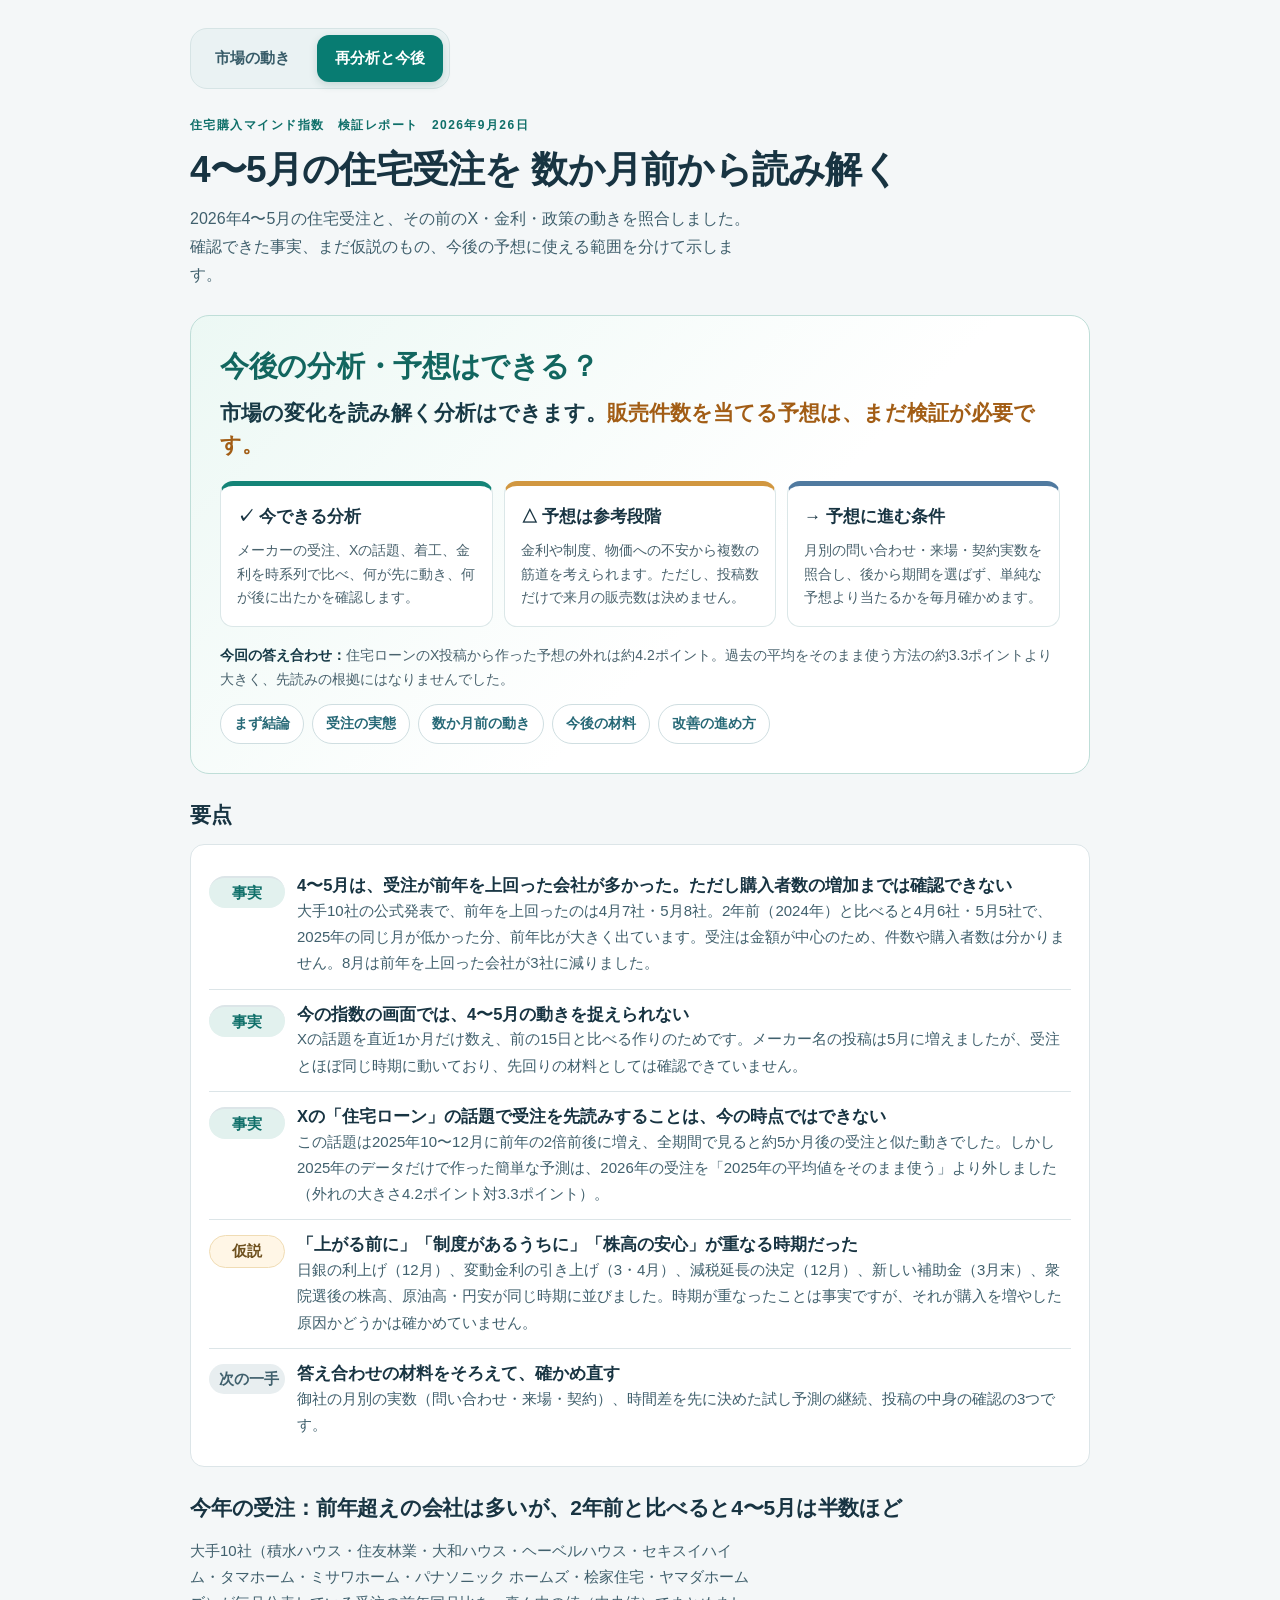
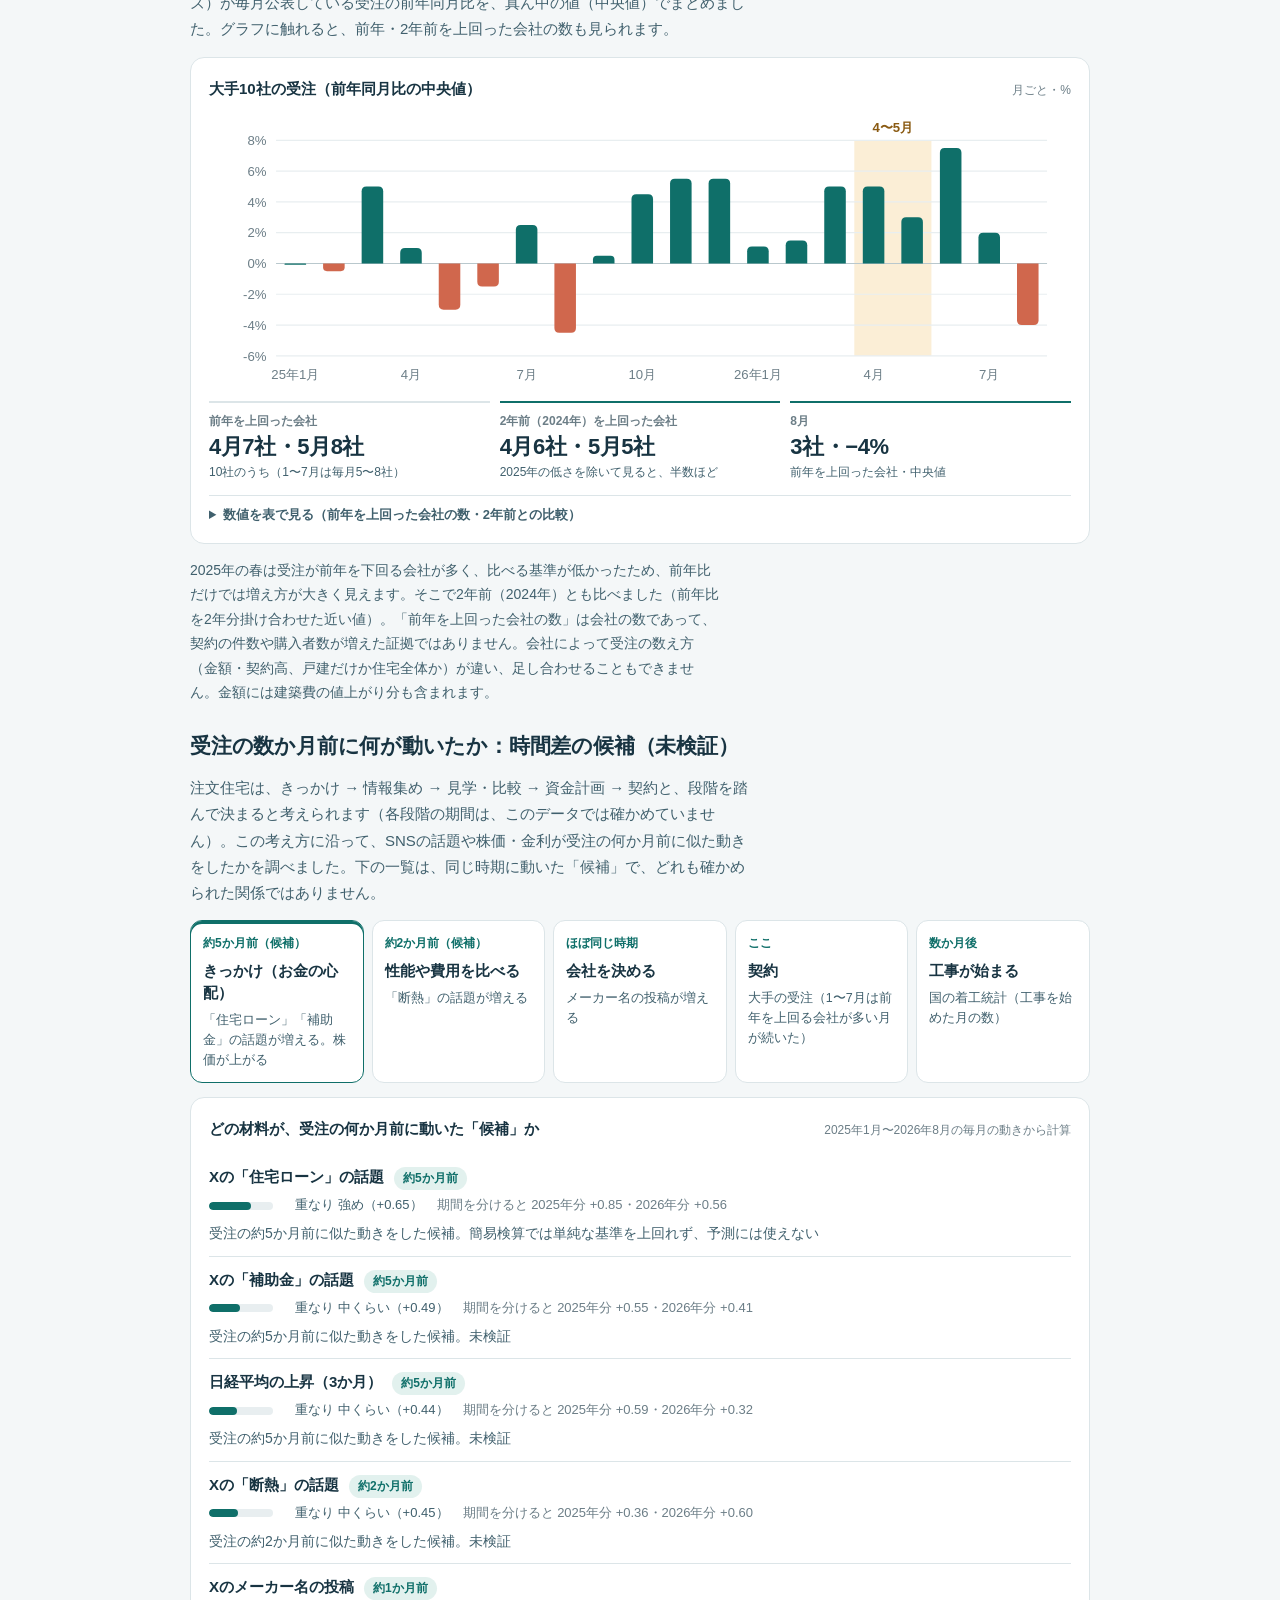
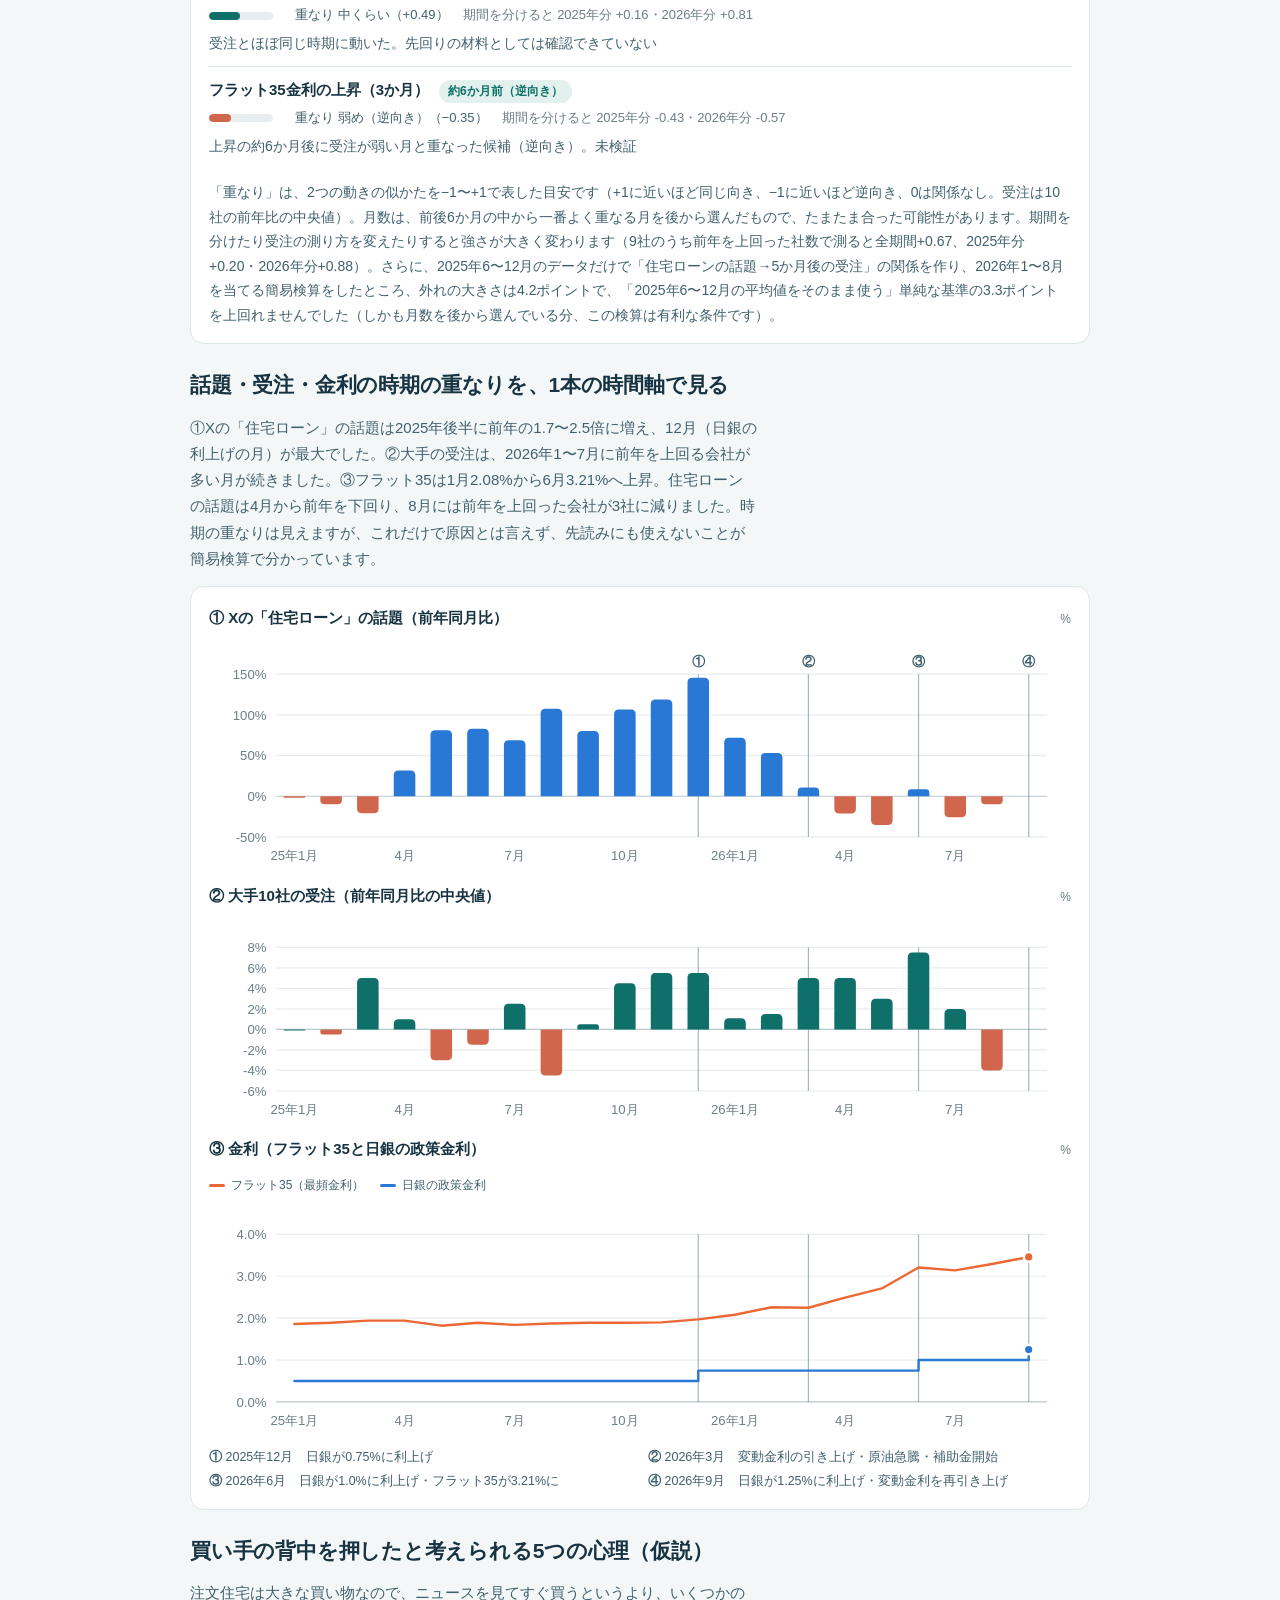
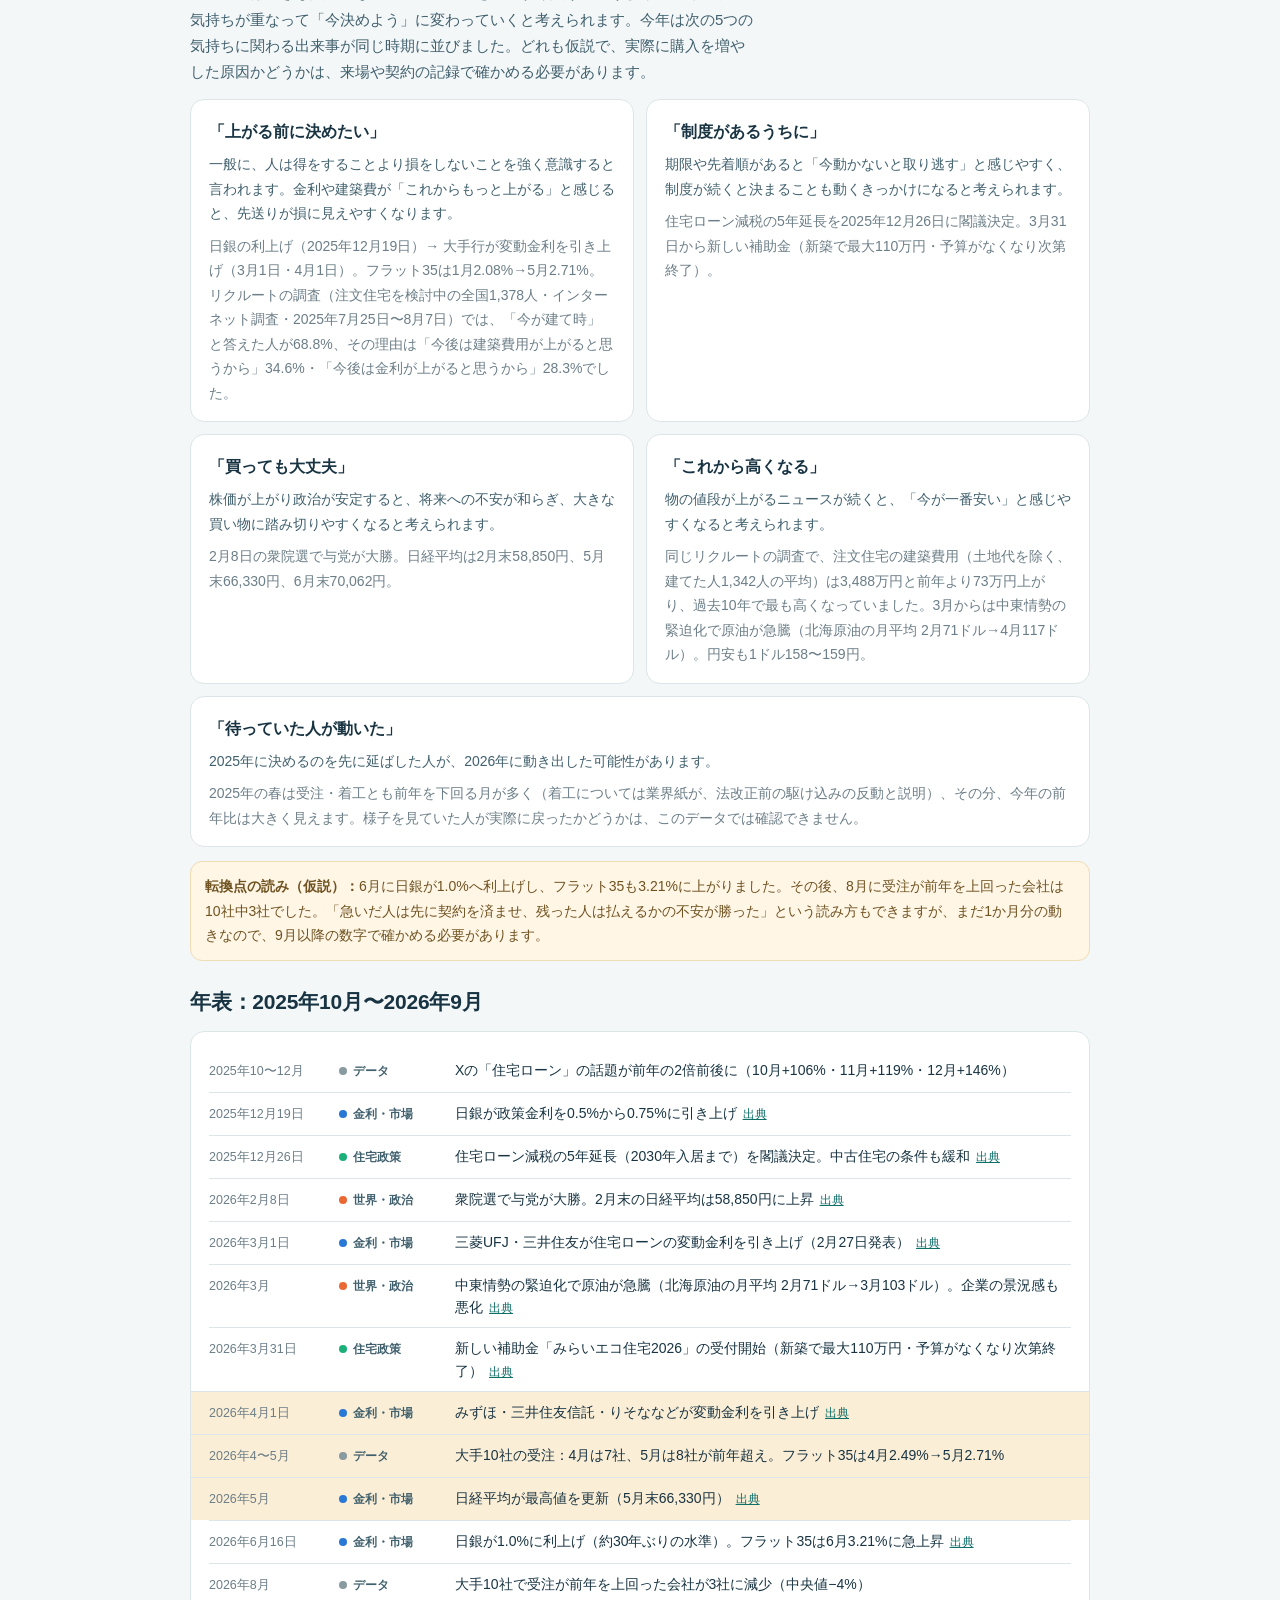
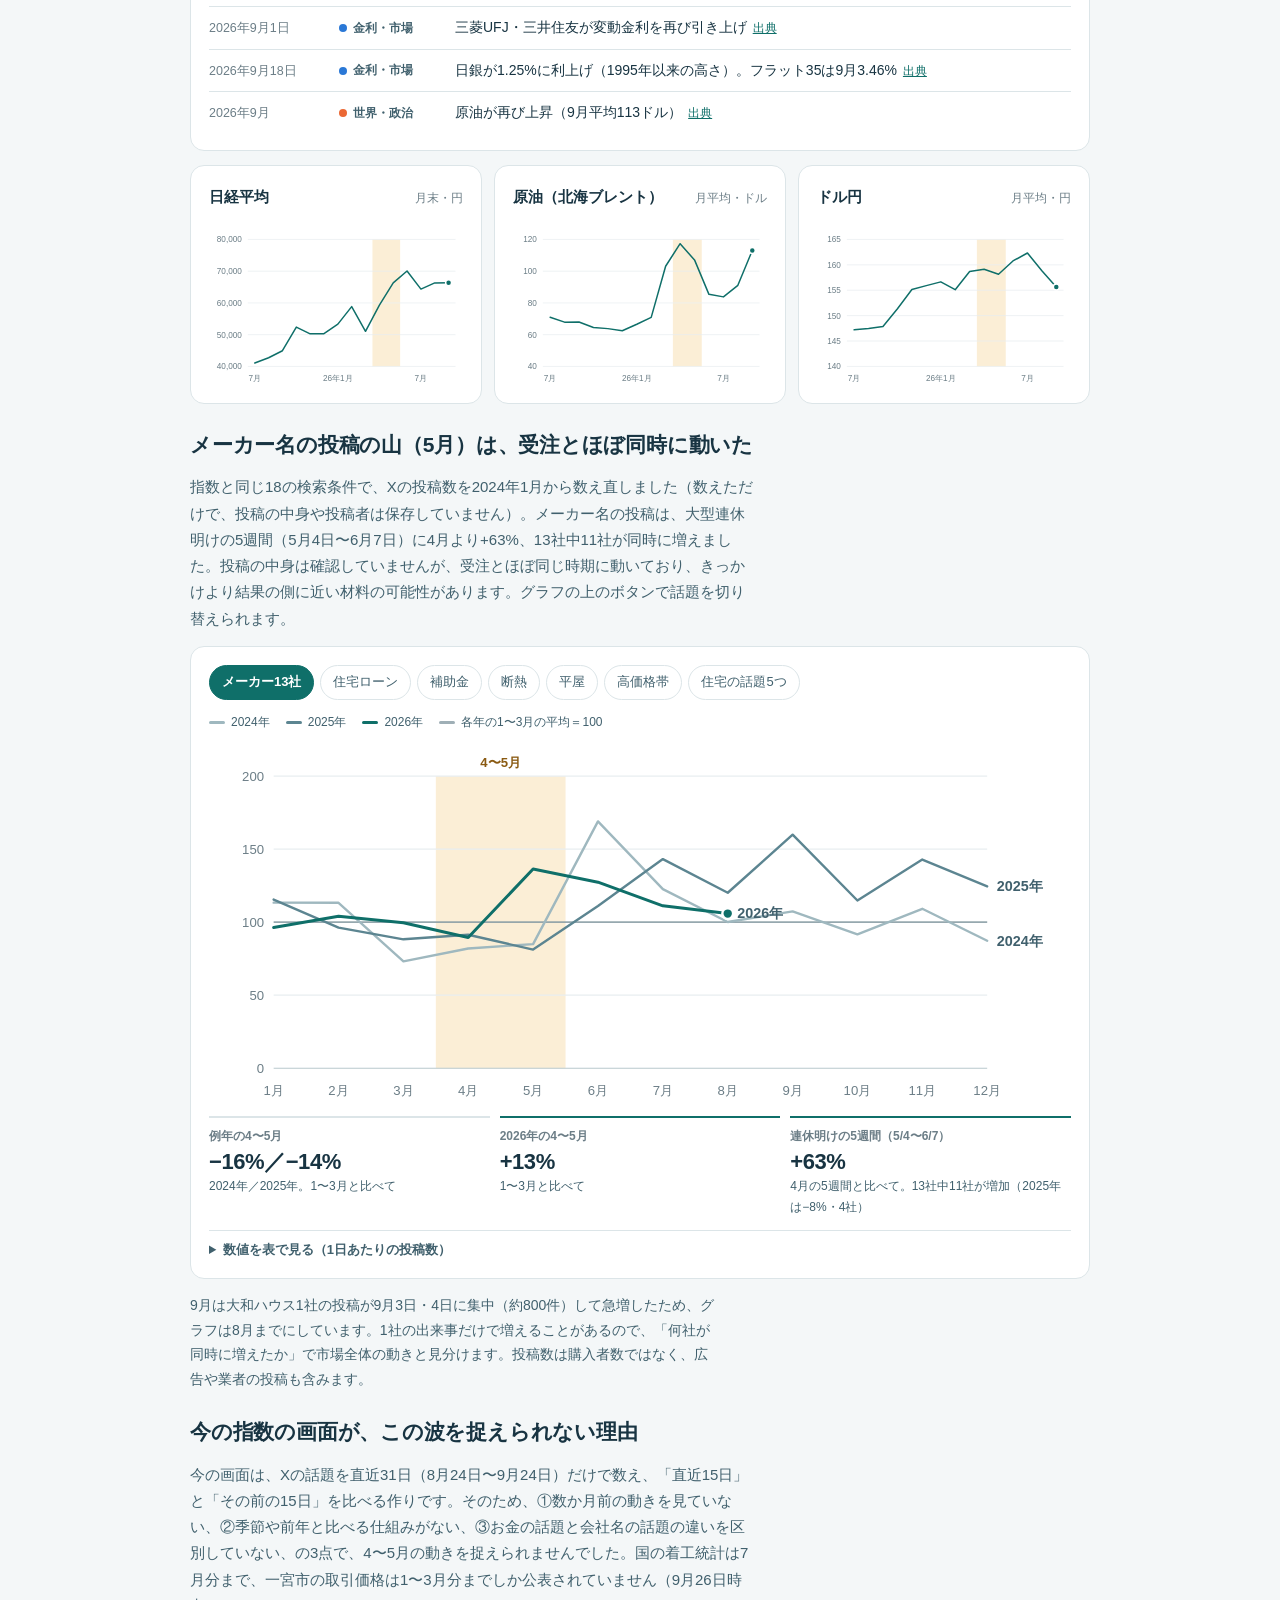
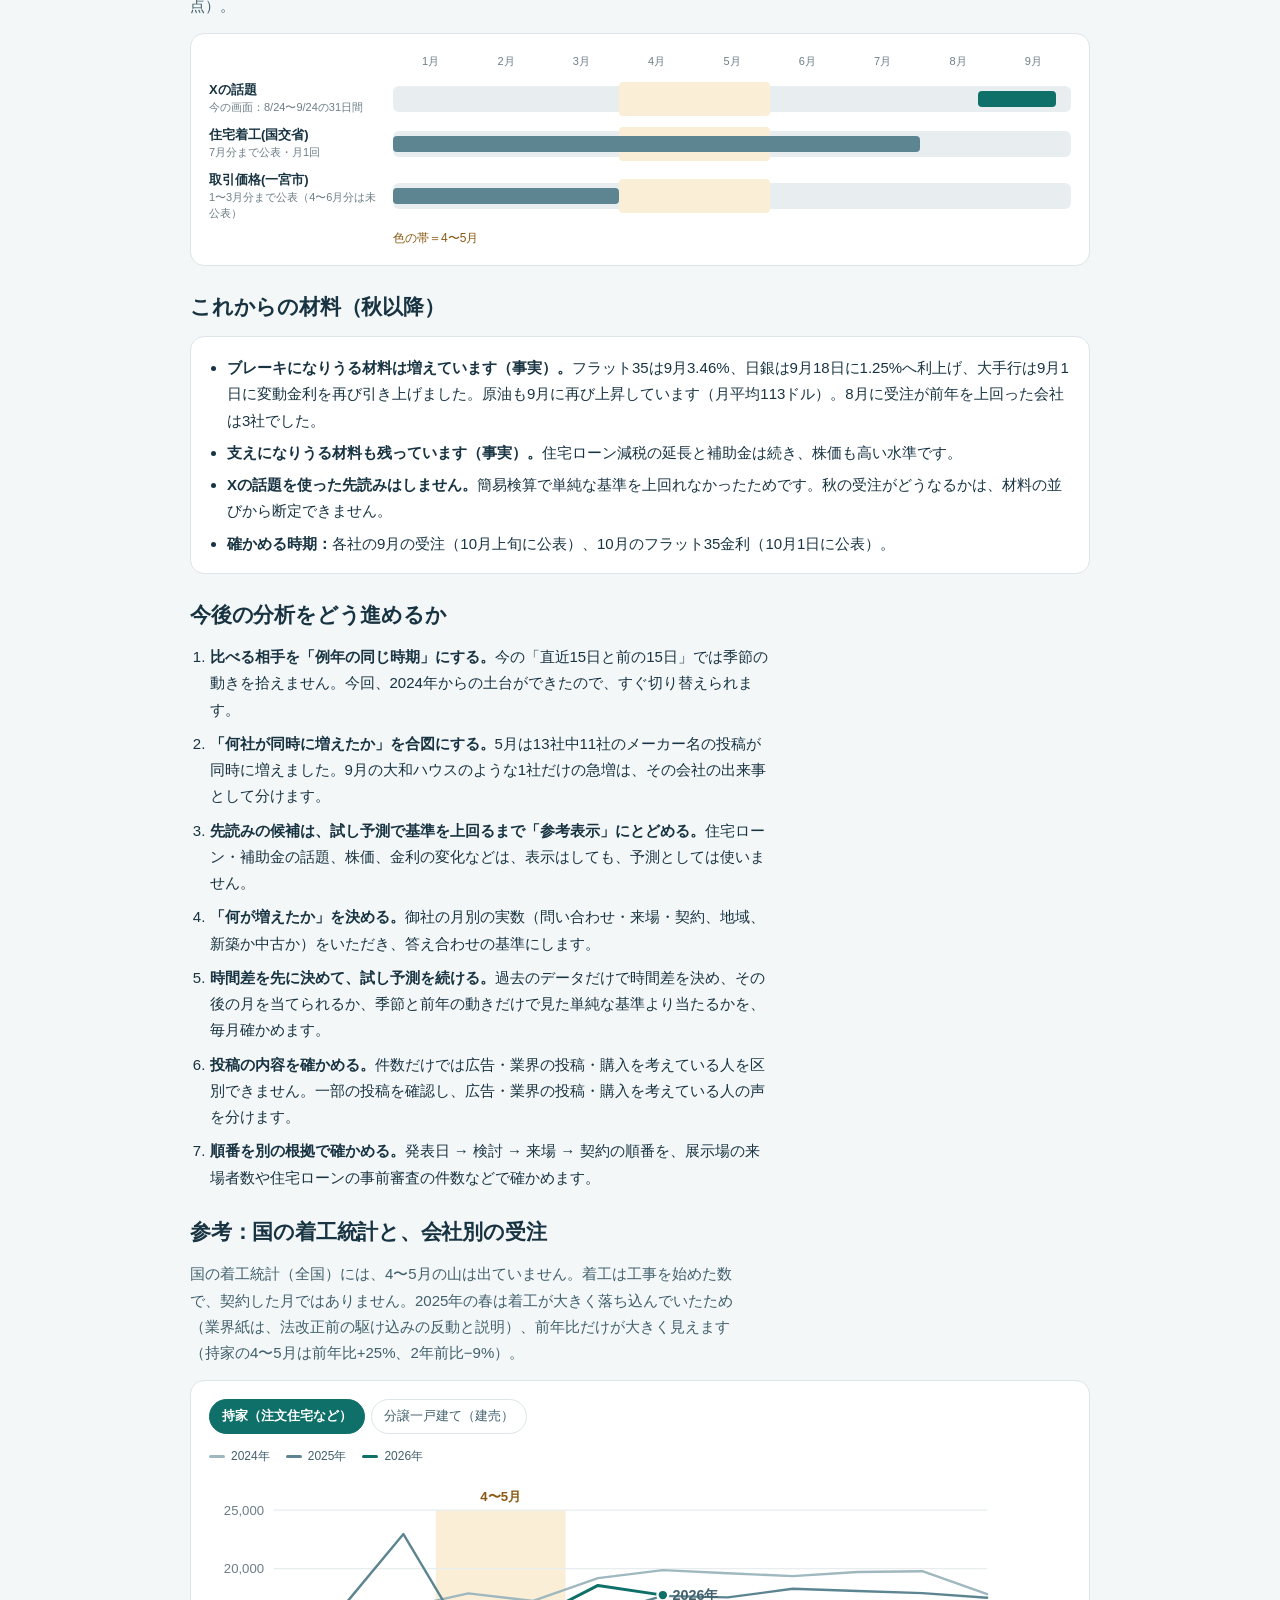
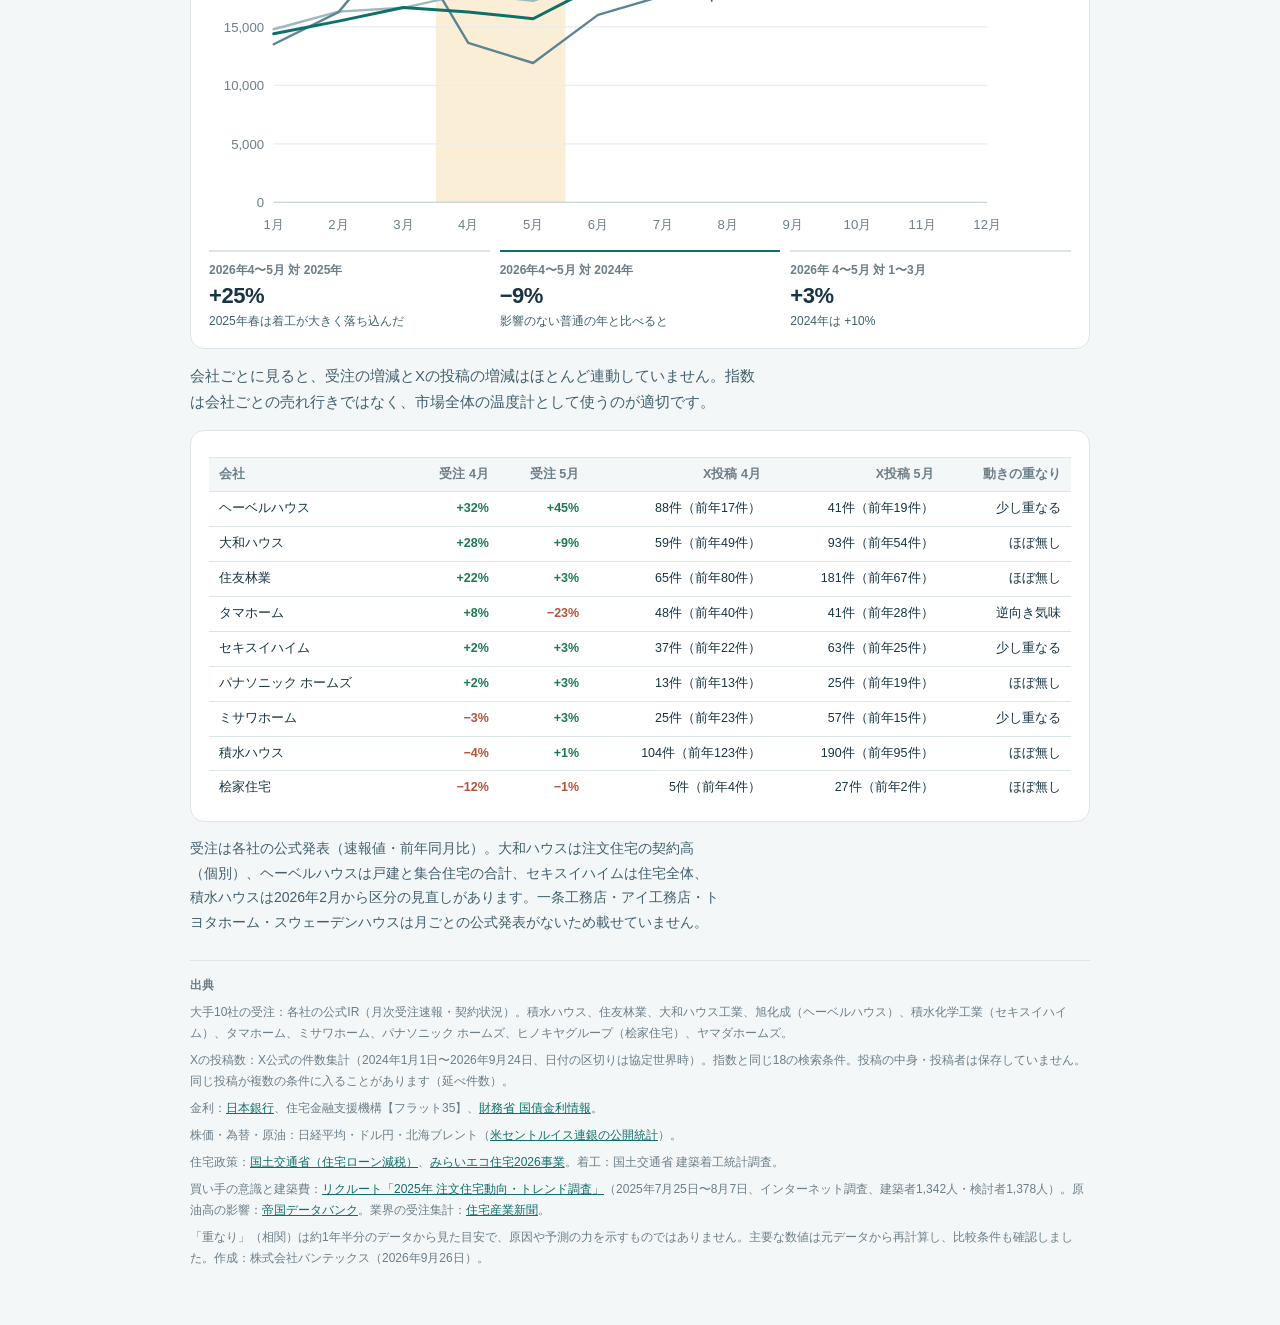
==== commit c1b25e82: "Improve mobile reading of analysis tab" ====
--- a/analysis.html
+++ b/analysis.html
@@ -163,13 +163,13 @@
 
 <div class="wrap">
 <nav class="view-tabs" aria-label="画面切り替え">
-  <a href="./"><span>市場ダッシュボード</span></a>
-  <a href="analysis.html" aria-current="page"><span>春の再分析・今後の見通し</span></a>
+  <a href="./"><span>市場の動き</span></a>
+  <a href="analysis.html" aria-current="page"><span>再分析と今後</span></a>
 </nav>
 <header>
   <span class="eyebrow">住宅購入マインド指数　検証レポート　2026年9月26日</span>
-  <h1>4〜5月の住宅受注を、数か月前の動きから読み直す</h1>
-  <p class="lead">お客様の「今年（2026年）の4〜5月に住宅購入者が増えた」というお話から出発し、①今年の受注の実態、②受注の数か月前に何が動いていたか、③住宅購入マインド指数がそれを捉えられたか、を公的データ・各社の公式発表・Xの投稿数（2024年1月から）で確かめました。確認できた事実と、まだ確かめていない仮説を分けて書いています。数値は元データから再計算して確認しました。</p>
+  <h1><span class="phrase">4〜5月の住宅受注を</span> <span class="phrase">数か月前から読み解く</span></h1>
+  <p class="lead">2026年4〜5月の住宅受注と、その前のX・金利・政策の動きを照合しました。確認できた事実、まだ仮説のもの、今後の予想に使える範囲を分けて示します。</p>
 </header>
 <section class="forecast-overview" aria-labelledby="forecast-answer">
   <h2 id="forecast-answer">今後の分析・予想はできる？</h2>
--- a/analysis-tabs.css
+++ b/analysis-tabs.css
@@ -106,6 +106,9 @@
   text-decoration: none;
 }
 .report-jump a:hover { background: #e8f3f2; }
+.wrap { gap: 26px; }
+.wrap > .view-tabs { margin: 0; }
+.wrap h1 .phrase { display: inline-block; max-width: 100%; white-space: nowrap; }
 .wrap .lead { font-size: 16px; }
 .wrap .note, .wrap .psy .card .ev { font-size: 14px; }
 .wrap .keys span { font-size: 15px; }
